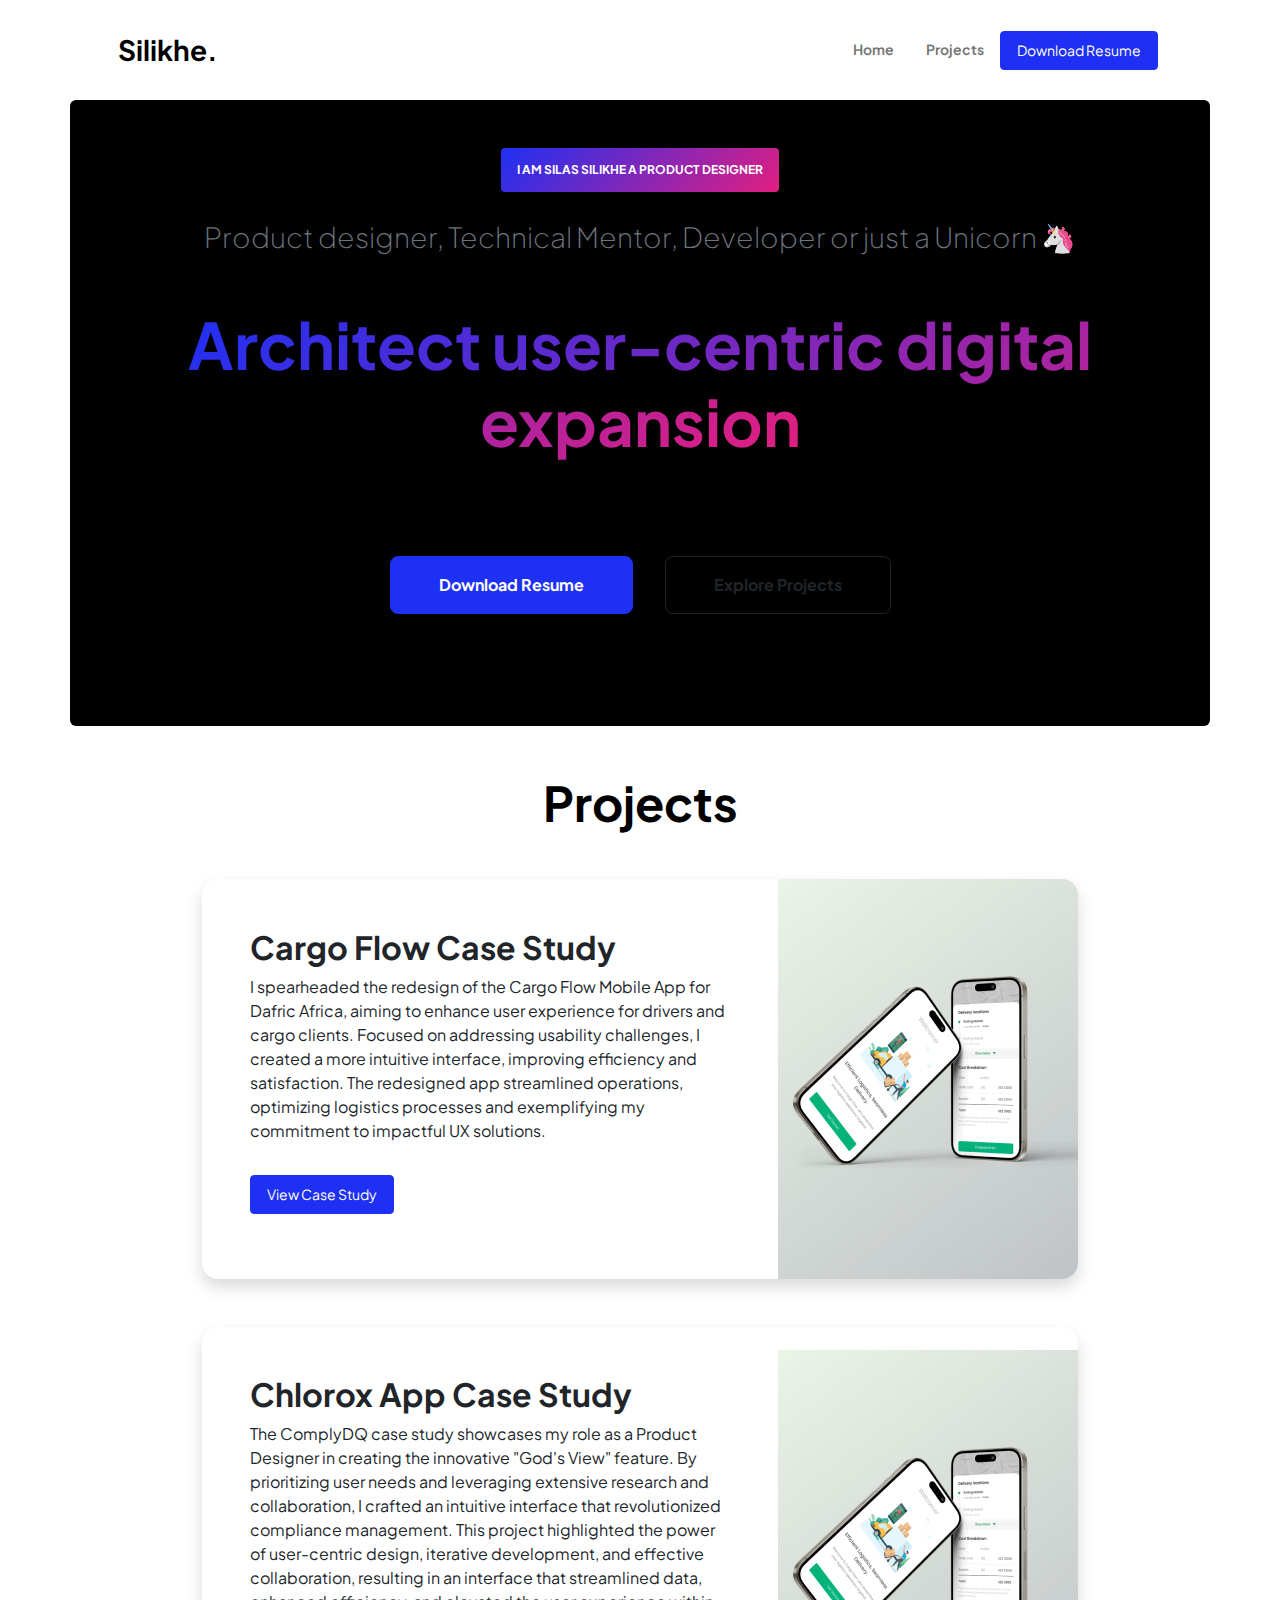
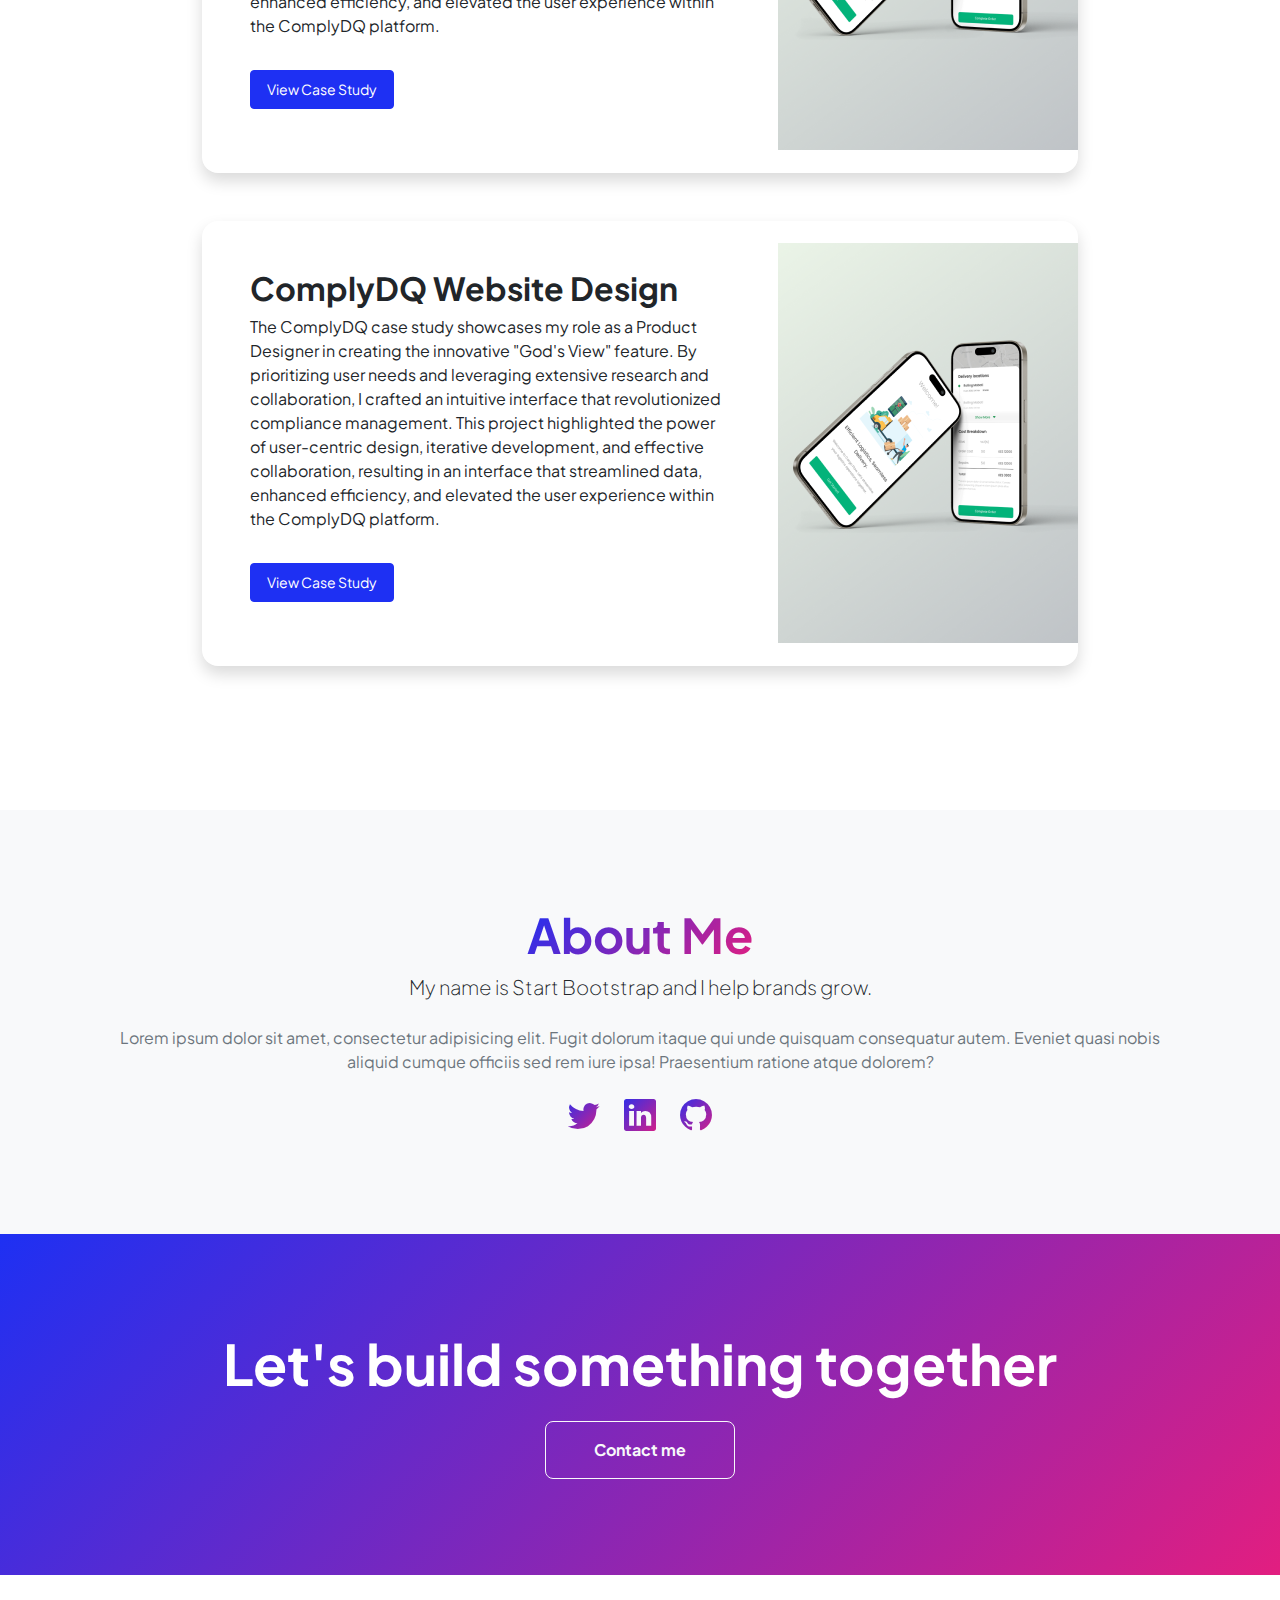
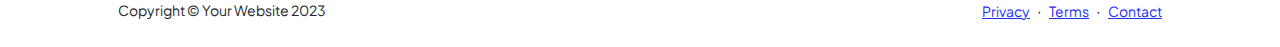
==== index.html @ 0304fe15 "first commit" ====
<!DOCTYPE html>
<html lang="en">
    <head>
        <meta charset="utf-8" />
        <meta name="viewport" content="width=device-width, initial-scale=1, shrink-to-fit=no" />
        <meta name="description" content="" />
        <meta name="author" content="" />
        <title>Silikhe | Portfolio</title>
        <!-- Favicon-->
        <link rel="icon" type="image/x-icon" href="assets/favicon.ico" />
        <!-- Custom Google font-->
        <link rel="preconnect" href="https://fonts.googleapis.com" />
        <link rel="preconnect" href="https://fonts.gstatic.com" crossorigin />
        <link href="https://fonts.googleapis.com/css2?family=Plus+Jakarta+Sans:wght@100;200;300;400;500;600;700;800;900&amp;display=swap" rel="stylesheet" />
        <!-- Bootstrap icons-->
        <link href="https://cdn.jsdelivr.net/npm/bootstrap-icons@1.8.1/font/bootstrap-icons.css" rel="stylesheet" />
        <!-- Core theme CSS (includes Bootstrap)-->
        <link href="css/styles.css" rel="stylesheet" />
    </head>
    <body class="d-flex flex-column h-100">
        <main class="flex-shrink-0">
            <!-- Navigation-->
            <nav class="navbar navbar-expand-lg navbar-light bg-white py-4">
                <div class="container px-5">
                    <a class="navbar-brand" href="index.html"><span class="fw-bolder text-black text-primary" style="font-size: 28px; font-weight: bold;">Silikhe.</span></a>
                    <button class="navbar-toggler" type="button" data-bs-toggle="collapse" data-bs-target="#navbarSupportedContent" aria-controls="navbarSupportedContent" aria-expanded="false" aria-label="Toggle navigation"><span class="navbar-toggler-icon"></span></button>
                    <div class="collapse navbar-collapse" id="navbarSupportedContent">
                        <ul class="navbar-nav ms-auto mb-2 mb-lg-0 small fw-bolder">
                            <li class="nav-item"><a class="nav-link" href="index.html">Home</a></li>
                            <li class="nav-item"><a class="nav-link" href="projects.html">Projects</a></li>
                            <li class="nav-item"><a class="btn btn-primary btn-sm px-3 py-2 me-sm-1" href="./assets/silas.silikhe_resume.pdf" target="_blank">Download Resume</a></li>
                        </ul>
                    </div>
                </div>
            </nav>
            <!-- Header-->
            <header class="py-5 container bg-black rounded-2">
                <div class=" px-5 pb-5">
                    <div class="row gx-5 align-items-center">
                        <div class="col-xxl-12">
                            <!-- Header text content-->
                            <div class="text-center text-xxl-center">
                                <div class="badge rounded-1 p-3 bg-gradient-primary-to-secondary text-white mb-4"><div class="text-uppercase">I am Silas Silikhe a Product Designer</div></div>
                                <div class="fs-3 fw-light text-muted">Product designer, Technical Mentor, Developer or just a Unicorn 🦄</div>
                                <h1 class="display-3 fw-bolder mb-5 py-5"><span class="text-gradient d-inline">Architect user-centric digital expansion                                </span></h1>
                                <div class="d-grid gap-3 d-sm-flex justify-content-center mb-3">
                                    <a class="btn btn-primary btn-lg px-5 py-3 me-sm-3 fs-6 fw-bolder" href="./assets/silas.silikhe_resume.pdf" target="_blank">Download Resume</a>
                                    <a class="btn btn-outline-dark btn-lg px-5 py-3 fs-6 fw-bolder" href="projects.html">Explore Projects</a>
                                </div>
                                
                            </div>
                        </div>
                        
                    </div>
                </div>
            </header>

             <!-- Projects Section-->
             <section class="py-5">
                <div class=" px-5 mb-5">
                    <div class="text-center mb-5">
                        <h1 class="display-5 fw-bolder mb-0"><span class="text-black d-inline">Projects</span></h1>
                    </div>
                    <div class="row gx-5 justify-content-center">
                        <div class="col-lg-11 col-xl-9 col-xxl-8">
                            <!-- Project Card 1-->
                            <div class="card overflow-hidden shadow rounded-4 border-0 mb-5">
                                <div class="card-body p-0">
                                    <div class="d-flex align-items-center">
                                        <div class="p-5">
                                            <h2 class="fw-bolder">Cargo Flow Case Study</h2>
                                            <p>I spearheaded the redesign of the Cargo Flow Mobile App for Dafric Africa, aiming to enhance user experience for drivers and cargo clients. Focused on addressing usability challenges, I created a more intuitive interface, improving efficiency and satisfaction. The redesigned app streamlined operations, optimizing logistics processes and exemplifying my commitment to impactful UX solutions.</p>
                                            <div class="py-3">
                                                <a class="btn btn-primary btn-sm px-3 py-2 me-sm-1" href="./assets/Portfolio - Cargo Flow.pdf" target="_blank">View Case Study</a>
                                            </div>
                                        </div>
                                        <img class="img-fluid" src="./assets/project1.png" alt="..." />
                                    </div>
                                </div>
                            </div>
                            <!-- Project Card 2-->
                            <div class="card overflow-hidden shadow rounded-4 border-0 mb-5">
                                <div class="card-body p-0">
                                    <div class="d-flex align-items-center">
                                        <div class="p-5">
                                            <h2 class="fw-bolder">Chlorox App Case Study</h2>
                                            <p>The ComplyDQ case study showcases my role as a Product Designer in creating the innovative "God's View" feature. By prioritizing user needs and leveraging extensive research and collaboration, I crafted an intuitive interface that revolutionized compliance management. This project highlighted the power of user-centric design, iterative development, and effective collaboration, resulting in an interface that streamlined data, enhanced efficiency, and elevated the user experience within the ComplyDQ platform.</p>
                                            <div class="py-3">
                                                <a class="btn btn-primary btn-sm px-3 py-2 me-sm-1" href="./assets/chlorox-case-study.pdf" target="_blank">View Case Study</a>
                                            </div>
                                        </div>
                                        <img class="img-fluid" src="./assets/project1.png" alt="..." />
                                    </div>
                                </div>
                            </div>
                            <div class="card overflow-hidden shadow rounded-4 border-0 mb-5">
                                <div class="card-body p-0">
                                    <div class="d-flex align-items-center">
                                        <div class="p-5">
                                            <h2 class="fw-bolder">ComplyDQ Website Design</h2>
                                            <p>The ComplyDQ case study showcases my role as a Product Designer in creating the innovative "God's View" feature. By prioritizing user needs and leveraging extensive research and collaboration, I crafted an intuitive interface that revolutionized compliance management. This project highlighted the power of user-centric design, iterative development, and effective collaboration, resulting in an interface that streamlined data, enhanced efficiency, and elevated the user experience within the ComplyDQ platform.</p>
                                            <div class="py-3">
                                                <a class="btn btn-primary btn-sm px-3 py-2 me-sm-1" href="./assets/complydq.pdf" target="_blank">View Case Study</a>
                                            </div>
                                        </div>
                                        <img class="img-fluid" src="./assets/project1.png" alt="..." />
                                    </div>
                                </div>
                            </div>
                        </div>
                    </div>
                </div>
            </section>

            <!-- About Section-->
            <section class="bg-light py-5">
                <div class="container px-5">
                    <div class="row gx-5 justify-content-center">
                        <div class="col-xxl-8">
                            <div class="text-center my-5">
                                <h2 class="display-5 fw-bolder"><span class="text-gradient d-inline">About Me</span></h2>
                                <p class="lead fw-light mb-4">My name is Start Bootstrap and I help brands grow.</p>
                                <p class="text-muted">Lorem ipsum dolor sit amet, consectetur adipisicing elit. Fugit dolorum itaque qui unde quisquam consequatur autem. Eveniet quasi nobis aliquid cumque officiis sed rem iure ipsa! Praesentium ratione atque dolorem?</p>
                                <div class="d-flex justify-content-center fs-2 gap-4">
                                    <a class="text-gradient" href="#!"><i class="bi bi-twitter"></i></a>
                                    <a class="text-gradient" href="#!"><i class="bi bi-linkedin"></i></a>
                                    <a class="text-gradient" href="#!"><i class="bi bi-github"></i></a>
                                </div>
                            </div>
                        </div>
                    </div>
                </div>
            </section>
            <section class="py-5 bg-gradient-primary-to-secondary text-white">
                <div class="container px-5 my-5">
                    <div class="text-center">
                        <h2 class="display-4 fw-bolder mb-4">Let's build something together</h2>
                        <a class="btn btn-outline-light btn-lg px-5 py-3 fs-6 fw-bolder" href="contact.html">Contact me</a>
                    </div>
                </div>
            </section>
        </main>
        <!-- Footer-->
        <footer class="bg-white py-4 mt-auto">
            <div class="container px-5">
                <div class="row align-items-center justify-content-between flex-column flex-sm-row">
                    <div class="col-auto"><div class="small m-0">Copyright &copy; Your Website 2023</div></div>
                    <div class="col-auto">
                        <a class="small" href="#!">Privacy</a>
                        <span class="mx-1">&middot;</span>
                        <a class="small" href="#!">Terms</a>
                        <span class="mx-1">&middot;</span>
                        <a class="small" href="#!">Contact</a>
                    </div>
                </div>
            </div>
        </footer>
        <!-- Bootstrap core JS-->
        <script src="https://cdn.jsdelivr.net/npm/bootstrap@5.2.3/dist/js/bootstrap.bundle.min.js"></script>
        <!-- Core theme JS-->
        <script src="js/scripts.js"></script>
    </body>
</html>
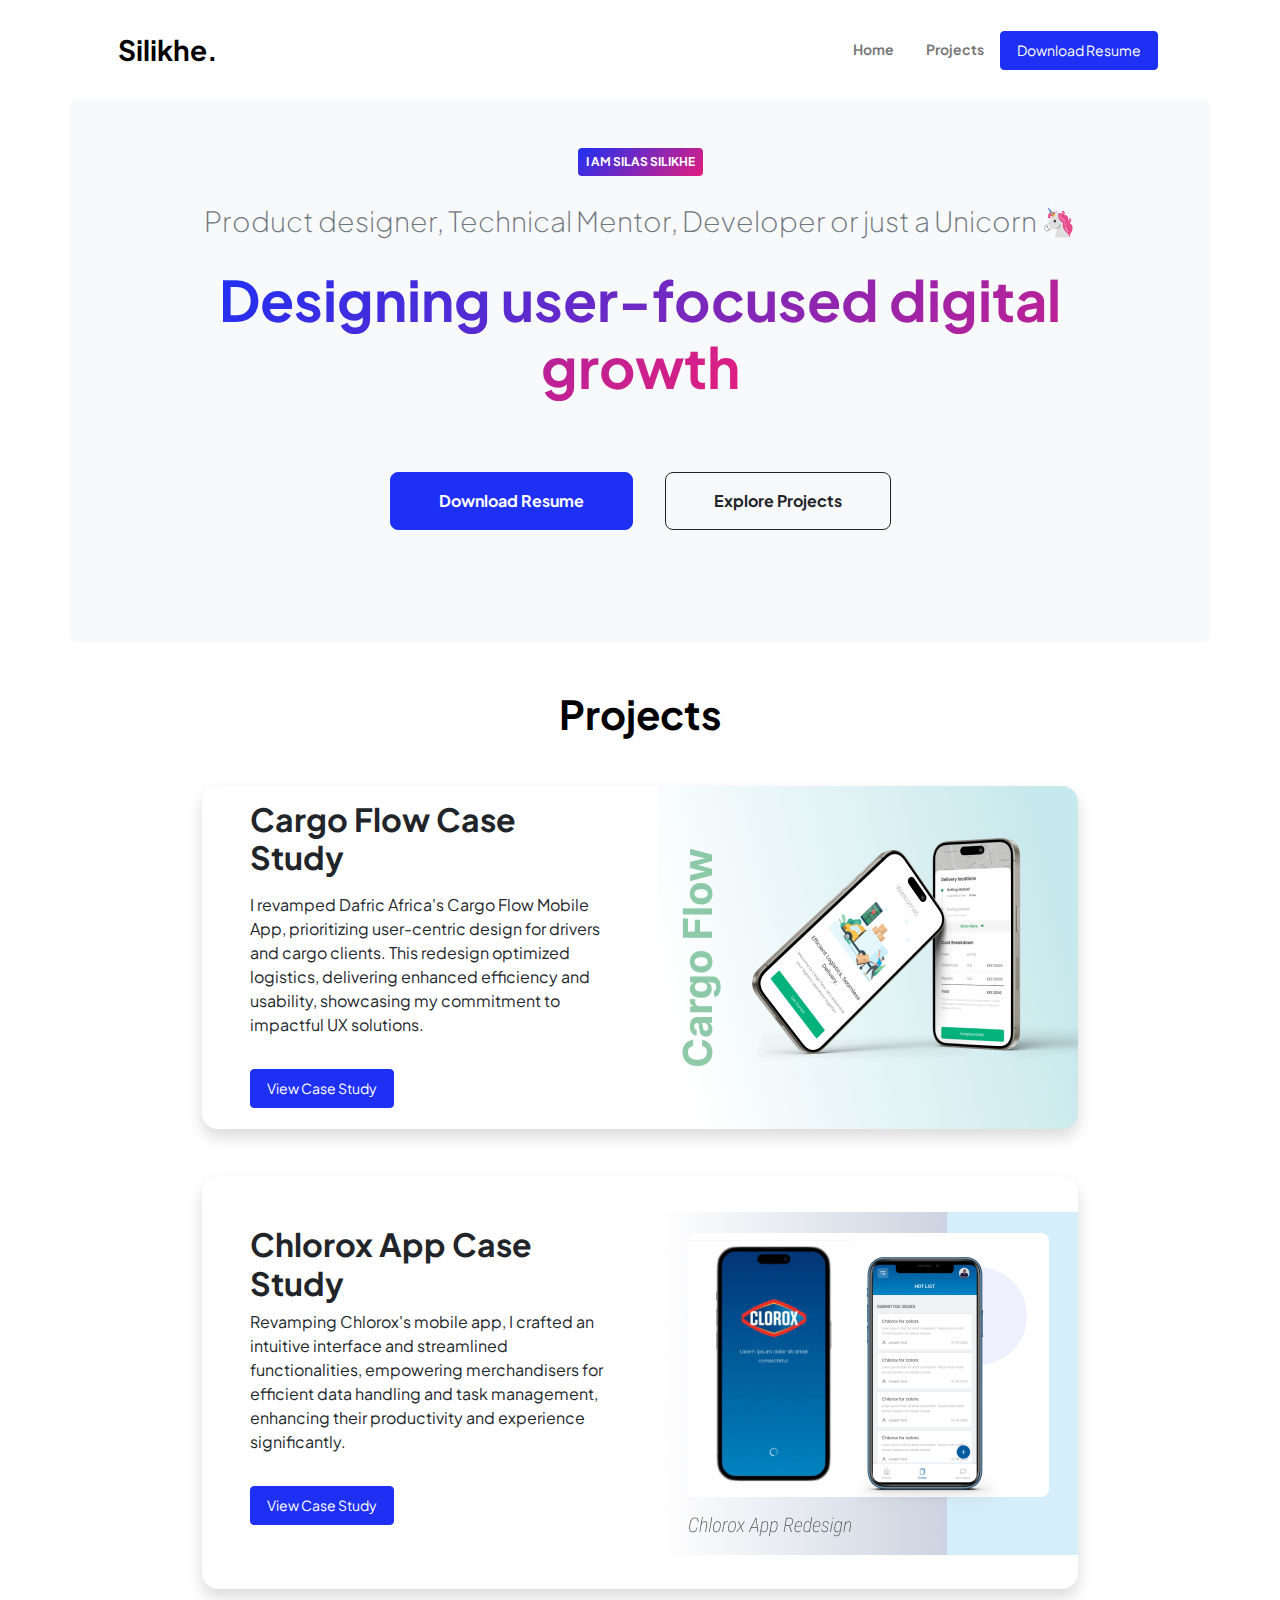
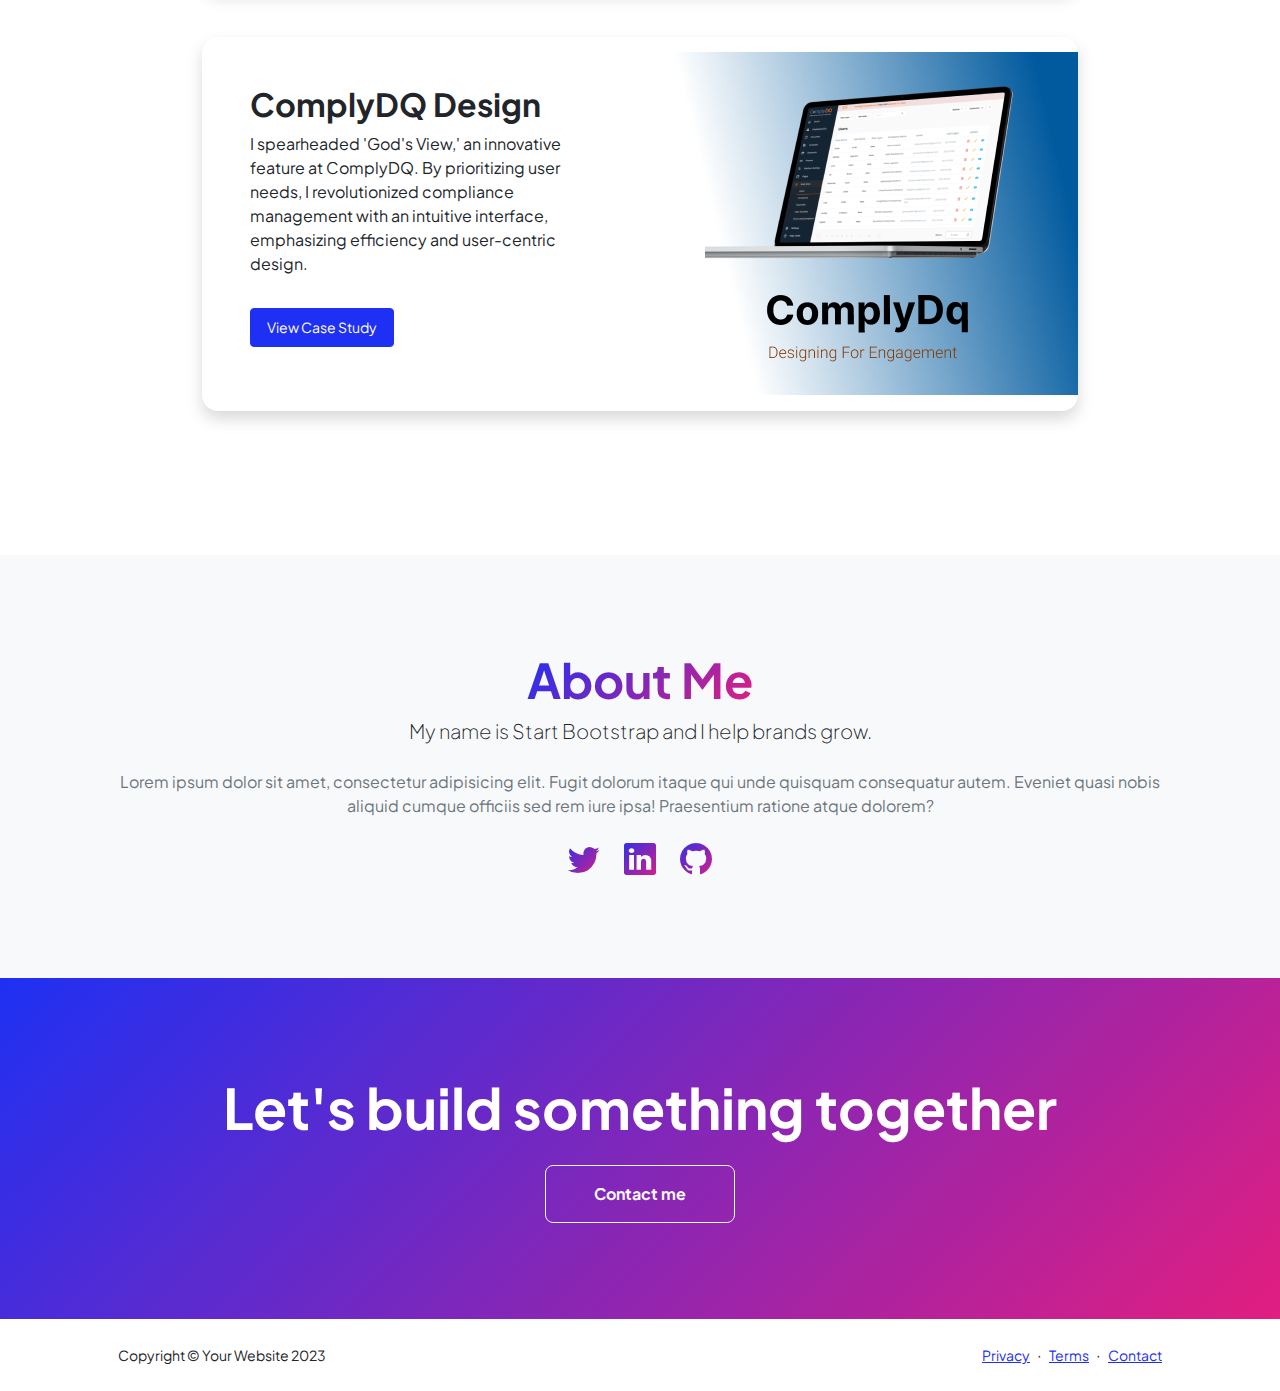
==== commit a859feda: "update" ====
--- a/index.html
+++ b/index.html
@@ -34,15 +34,15 @@
                 </div>
             </nav>
             <!-- Header-->
-            <header class="py-5 container bg-black rounded-2">
+            <header class="py-5 container bg-light rounded-2">
                 <div class=" px-5 pb-5">
                     <div class="row gx-5 align-items-center">
                         <div class="col-xxl-12">
                             <!-- Header text content-->
                             <div class="text-center text-xxl-center">
-                                <div class="badge rounded-1 p-3 bg-gradient-primary-to-secondary text-white mb-4"><div class="text-uppercase">I am Silas Silikhe a Product Designer</div></div>
+                                <div class="badge rounded-1 p-2 bg-gradient-primary-to-secondary text-white mb-4"><div class="text-uppercase">I am Silas Silikhe</div></div>
                                 <div class="fs-3 fw-light text-muted">Product designer, Technical Mentor, Developer or just a Unicorn 🦄</div>
-                                <h1 class="display-3 fw-bolder mb-5 py-5"><span class="text-gradient d-inline">Architect user-centric digital expansion                                </span></h1>
+                                <h1 class="display-4 fw-bolder mb-5 py-4"><span class="text-gradient d-inline">Designing user-focused digital growth                              </span></h1>
                                 <div class="d-grid gap-3 d-sm-flex justify-content-center mb-3">
                                     <a class="btn btn-primary btn-lg px-5 py-3 me-sm-3 fs-6 fw-bolder" href="./assets/silas.silikhe_resume.pdf" target="_blank">Download Resume</a>
                                     <a class="btn btn-outline-dark btn-lg px-5 py-3 fs-6 fw-bolder" href="projects.html">Explore Projects</a>
@@ -59,7 +59,7 @@
              <section class="py-5">
                 <div class=" px-5 mb-5">
                     <div class="text-center mb-5">
-                        <h1 class="display-5 fw-bolder mb-0"><span class="text-black d-inline">Projects</span></h1>
+                        <h1 class="display-6 fw-bolder mb-0"><span class="text-black d-inline">Projects</span></h1>
                     </div>
                     <div class="row gx-5 justify-content-center">
                         <div class="col-lg-11 col-xl-9 col-xxl-8">
@@ -67,14 +67,14 @@
                             <div class="card overflow-hidden shadow rounded-4 border-0 mb-5">
                                 <div class="card-body p-0">
                                     <div class="d-flex align-items-center">
-                                        <div class="p-5">
-                                            <h2 class="fw-bolder">Cargo Flow Case Study</h2>
-                                            <p>I spearheaded the redesign of the Cargo Flow Mobile App for Dafric Africa, aiming to enhance user experience for drivers and cargo clients. Focused on addressing usability challenges, I created a more intuitive interface, improving efficiency and satisfaction. The redesigned app streamlined operations, optimizing logistics processes and exemplifying my commitment to impactful UX solutions.</p>
+                                        <div class="px-5">
+                                            <h2 class="fw-bolder py-2">Cargo Flow Case Study</h2>
+                                            <p>I revamped Dafric Africa's Cargo Flow Mobile App, prioritizing user-centric design for drivers and cargo clients. This redesign optimized logistics, delivering enhanced efficiency and usability, showcasing my commitment to impactful UX solutions.</p>
                                             <div class="py-3">
-                                                <a class="btn btn-primary btn-sm px-3 py-2 me-sm-1" href="./assets/Portfolio - Cargo Flow.pdf" target="_blank">View Case Study</a>
+                                                <a class="btn btn-primary btn-sm px-3 py-2 me-sm-1" href="./assets/Portfolio - Cargo Flow.pdf#toolbar=0&view=FitH" target="_blank">View Case Study</a>
                                             </div>
                                         </div>
-                                        <img class="img-fluid" src="./assets/project1.png" alt="..." />
+                                        <img class="img-fluid" src="./assets/project-1.png" alt="" />
                                     </div>
                                 </div>
                             </div>
@@ -84,12 +84,12 @@
                                     <div class="d-flex align-items-center">
                                         <div class="p-5">
                                             <h2 class="fw-bolder">Chlorox App Case Study</h2>
-                                            <p>The ComplyDQ case study showcases my role as a Product Designer in creating the innovative "God's View" feature. By prioritizing user needs and leveraging extensive research and collaboration, I crafted an intuitive interface that revolutionized compliance management. This project highlighted the power of user-centric design, iterative development, and effective collaboration, resulting in an interface that streamlined data, enhanced efficiency, and elevated the user experience within the ComplyDQ platform.</p>
+                                            <p>Revamping Chlorox's mobile app, I crafted an intuitive interface and streamlined functionalities, empowering merchandisers for efficient data handling and task management, enhancing their productivity and experience significantly.</p>
                                             <div class="py-3">
-                                                <a class="btn btn-primary btn-sm px-3 py-2 me-sm-1" href="./assets/chlorox-case-study.pdf" target="_blank">View Case Study</a>
+                                                <a class="btn btn-primary btn-sm px-3 py-2 me-sm-1" href="./assets/chlorox-case-study.pdf#toolbar=0&view=FitH" target="_blank">View Case Study</a>
                                             </div>
                                         </div>
-                                        <img class="img-fluid" src="./assets/project1.png" alt="..." />
+                                        <img class="img-fluid" src="./assets/project-2.png" alt="..." />
                                     </div>
                                 </div>
                             </div>
@@ -97,13 +97,13 @@
                                 <div class="card-body p-0">
                                     <div class="d-flex align-items-center">
                                         <div class="p-5">
-                                            <h2 class="fw-bolder">ComplyDQ Website Design</h2>
-                                            <p>The ComplyDQ case study showcases my role as a Product Designer in creating the innovative "God's View" feature. By prioritizing user needs and leveraging extensive research and collaboration, I crafted an intuitive interface that revolutionized compliance management. This project highlighted the power of user-centric design, iterative development, and effective collaboration, resulting in an interface that streamlined data, enhanced efficiency, and elevated the user experience within the ComplyDQ platform.</p>
+                                            <h2 class="fw-bolder">ComplyDQ Design</h2>
+                                            <p>I spearheaded 'God's View,' an innovative feature at ComplyDQ. By prioritizing user needs, I revolutionized compliance management with an intuitive interface, emphasizing efficiency and user-centric design.</p>
                                             <div class="py-3">
-                                                <a class="btn btn-primary btn-sm px-3 py-2 me-sm-1" href="./assets/complydq.pdf" target="_blank">View Case Study</a>
+                                                <a class="btn btn-primary btn-sm px-3 py-2 me-sm-1" href="./assets/complydq.pdf#toolbar=0&view=FitH" target="_blank">View Case Study</a>
                                             </div>
                                         </div>
-                                        <img class="img-fluid" src="./assets/project1.png" alt="..." />
+                                        <img class="img-fluid" src="./assets/project-3.png" alt="..." />
                                     </div>
                                 </div>
                             </div>
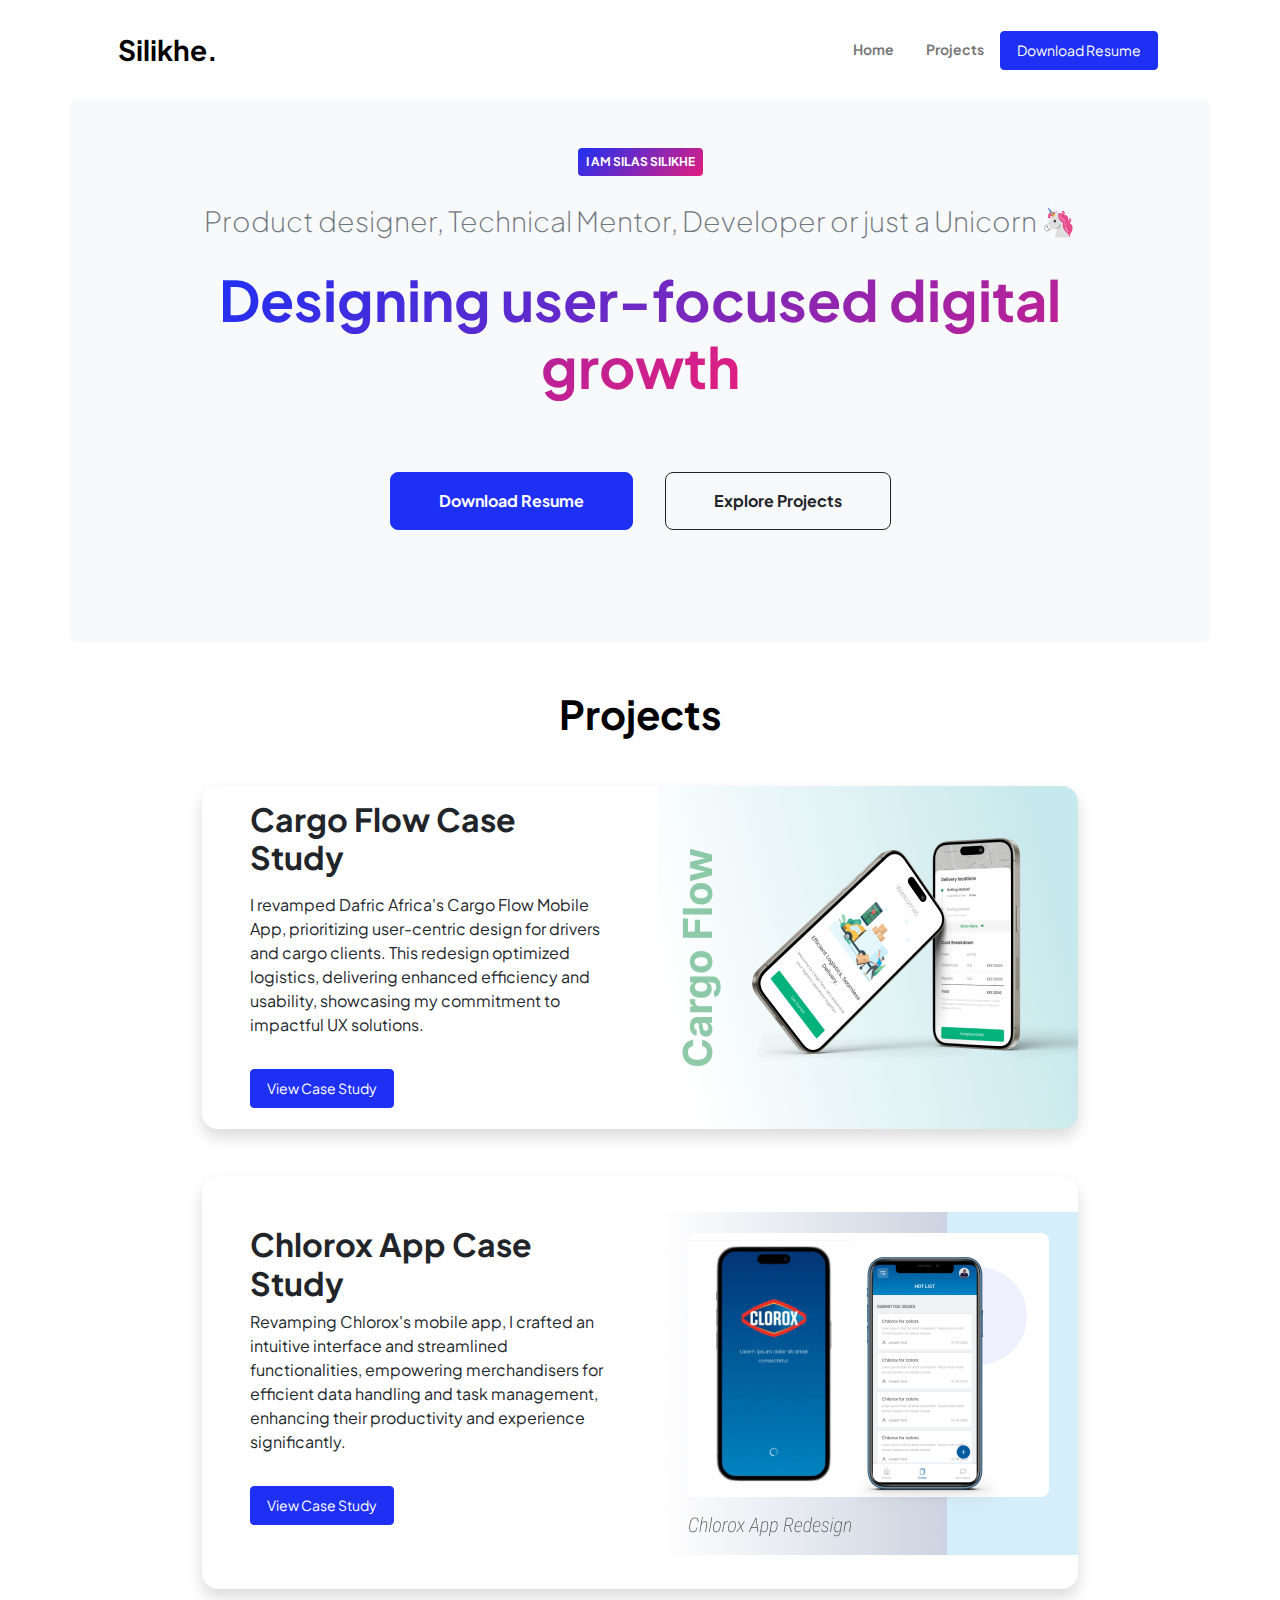
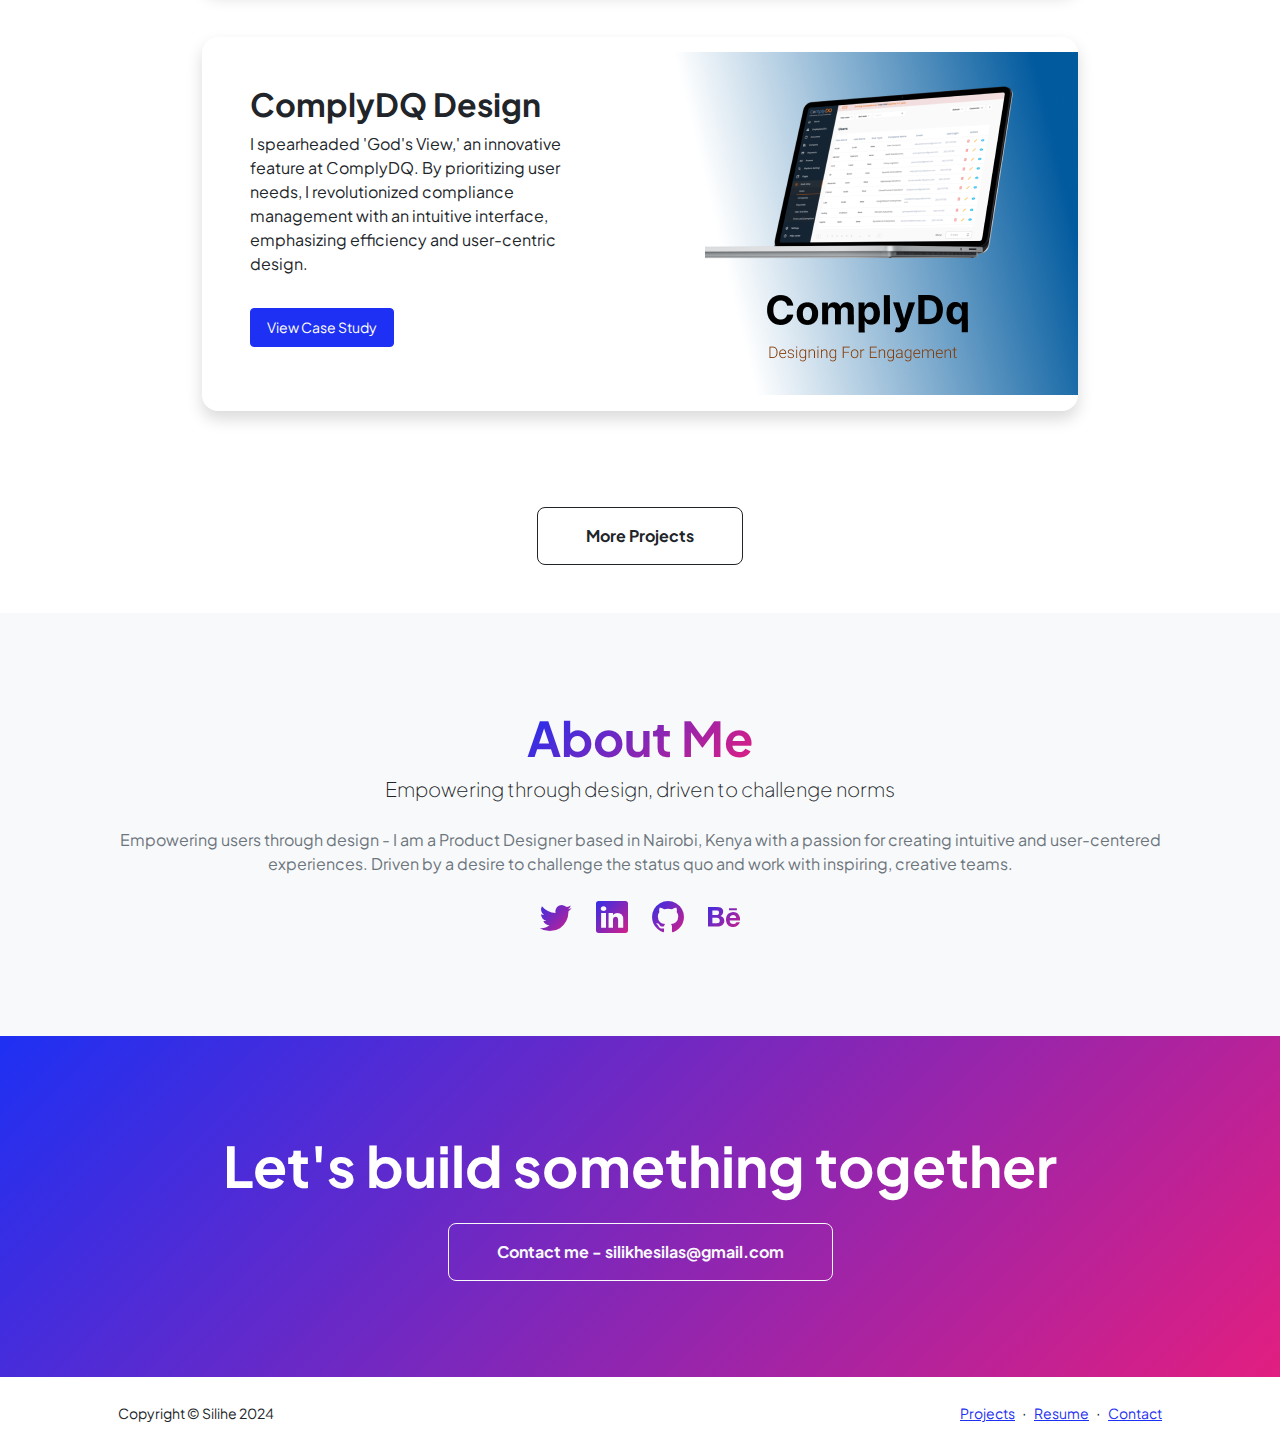
==== commit d9bf5207: "add" ====
--- a/index.html
+++ b/index.html
@@ -110,6 +110,10 @@
                         </div>
                     </div>
                 </div>
+                <div class="text-center">
+                    <a class="btn btn-outline-dark btn-lg px-5 py-3 fs-6 fw-bolder" href="projects.html">More Projects</a>
+                </div>
+
             </section>
 
             <!-- About Section-->
@@ -119,12 +123,13 @@
                         <div class="col-xxl-8">
                             <div class="text-center my-5">
                                 <h2 class="display-5 fw-bolder"><span class="text-gradient d-inline">About Me</span></h2>
-                                <p class="lead fw-light mb-4">My name is Start Bootstrap and I help brands grow.</p>
-                                <p class="text-muted">Lorem ipsum dolor sit amet, consectetur adipisicing elit. Fugit dolorum itaque qui unde quisquam consequatur autem. Eveniet quasi nobis aliquid cumque officiis sed rem iure ipsa! Praesentium ratione atque dolorem?</p>
+                                <p class="lead fw-light mb-4">Empowering through design, driven to challenge norms</p>
+                                <p class="text-muted">Empowering users through design - I am a Product Designer based in Nairobi, Kenya with a passion for creating intuitive and user-centered experiences. Driven by a desire to challenge the status quo and work with inspiring, creative teams.</p>
                                 <div class="d-flex justify-content-center fs-2 gap-4">
                                     <a class="text-gradient" href="#!"><i class="bi bi-twitter"></i></a>
                                     <a class="text-gradient" href="#!"><i class="bi bi-linkedin"></i></a>
                                     <a class="text-gradient" href="#!"><i class="bi bi-github"></i></a>
+                                    <a class="text-gradient" href="#!"><i class="bi bi-behance"></i></a>
                                 </div>
                             </div>
                         </div>
@@ -135,7 +140,7 @@
                 <div class="container px-5 my-5">
                     <div class="text-center">
                         <h2 class="display-4 fw-bolder mb-4">Let's build something together</h2>
-                        <a class="btn btn-outline-light btn-lg px-5 py-3 fs-6 fw-bolder" href="contact.html">Contact me</a>
+                        <a class="btn btn-outline-light btn-lg px-5 py-3 fs-6 fw-bolder" href="contact.html">Contact me - silikhesilas@gmail.com</a>
                     </div>
                 </div>
             </section>
@@ -144,11 +149,11 @@
         <footer class="bg-white py-4 mt-auto">
             <div class="container px-5">
                 <div class="row align-items-center justify-content-between flex-column flex-sm-row">
-                    <div class="col-auto"><div class="small m-0">Copyright &copy; Your Website 2023</div></div>
+                    <div class="col-auto"><div class="small m-0">Copyright &copy; Silihe 2024</div></div>
                     <div class="col-auto">
-                        <a class="small" href="#!">Privacy</a>
+                        <a class="small" href="#!">Projects</a>
                         <span class="mx-1">&middot;</span>
-                        <a class="small" href="#!">Terms</a>
+                        <a class="small" href="#!">Resume</a>
                         <span class="mx-1">&middot;</span>
                         <a class="small" href="#!">Contact</a>
                     </div>
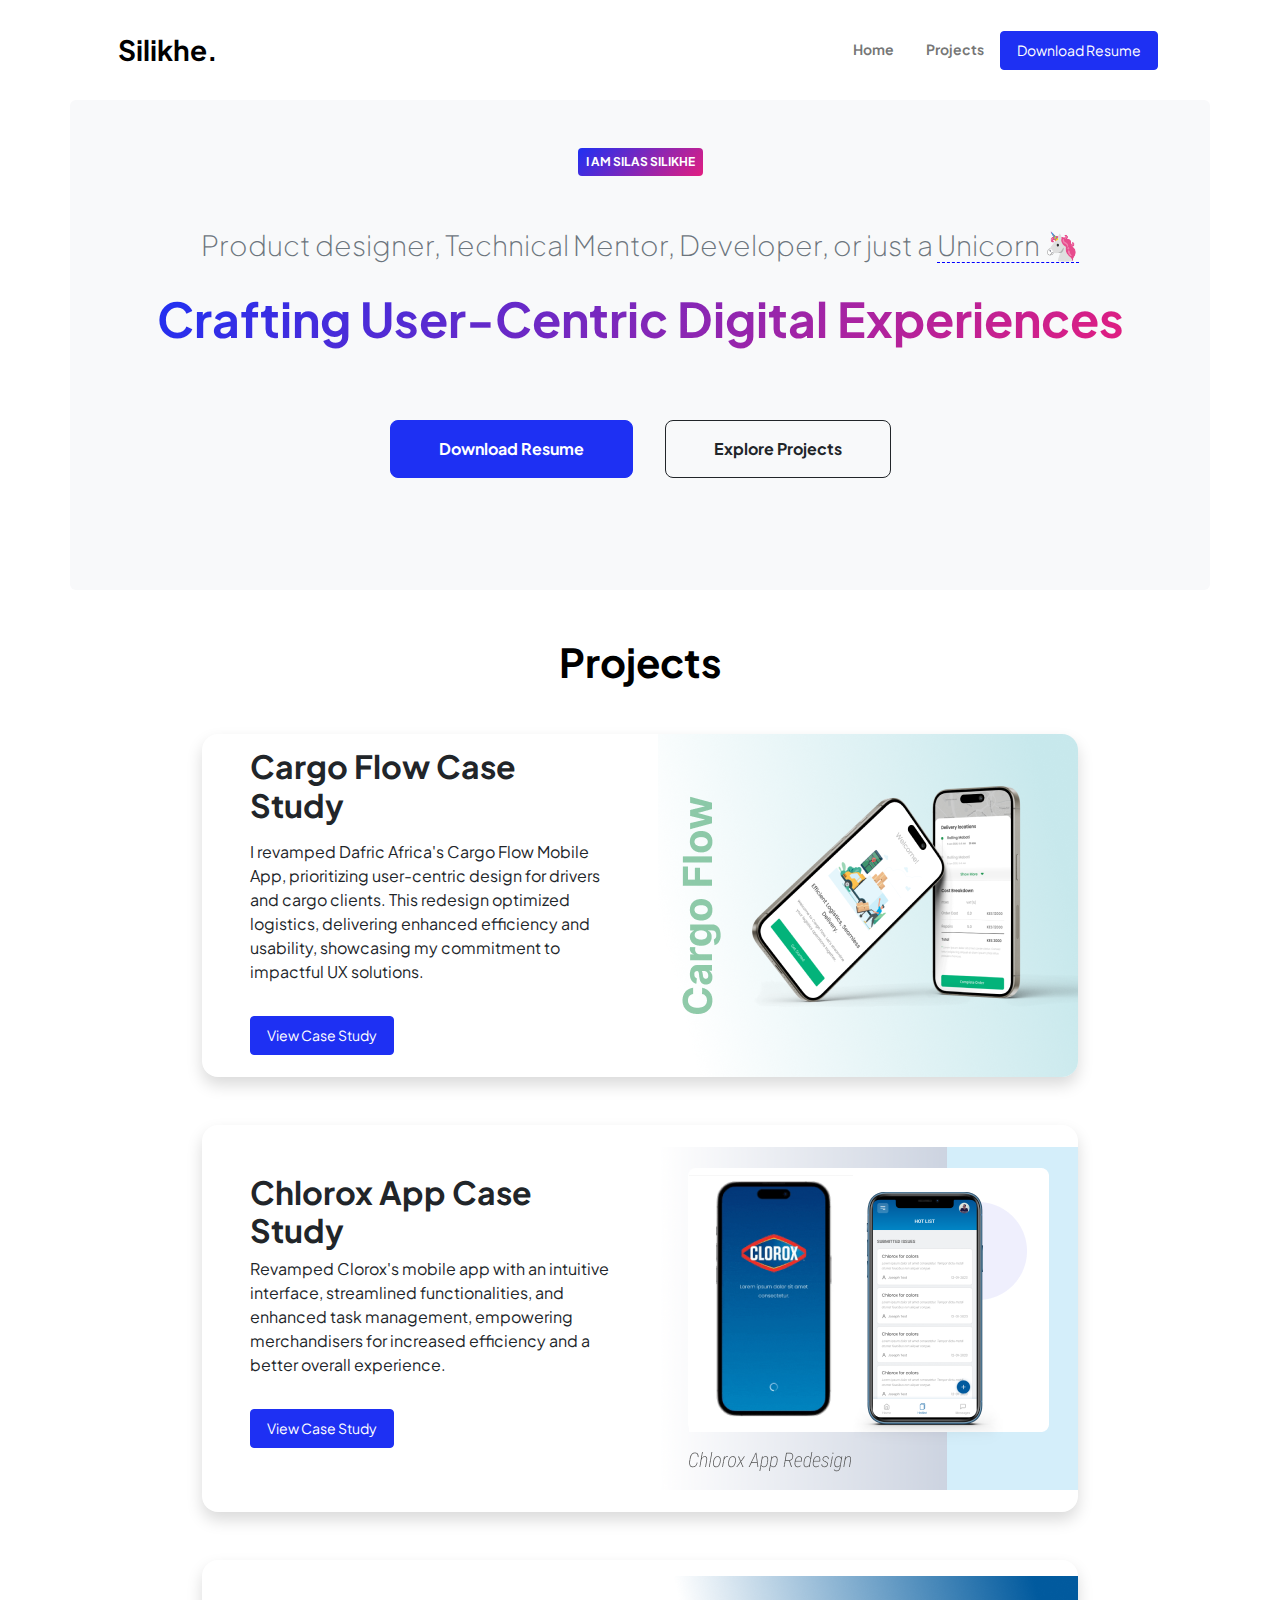
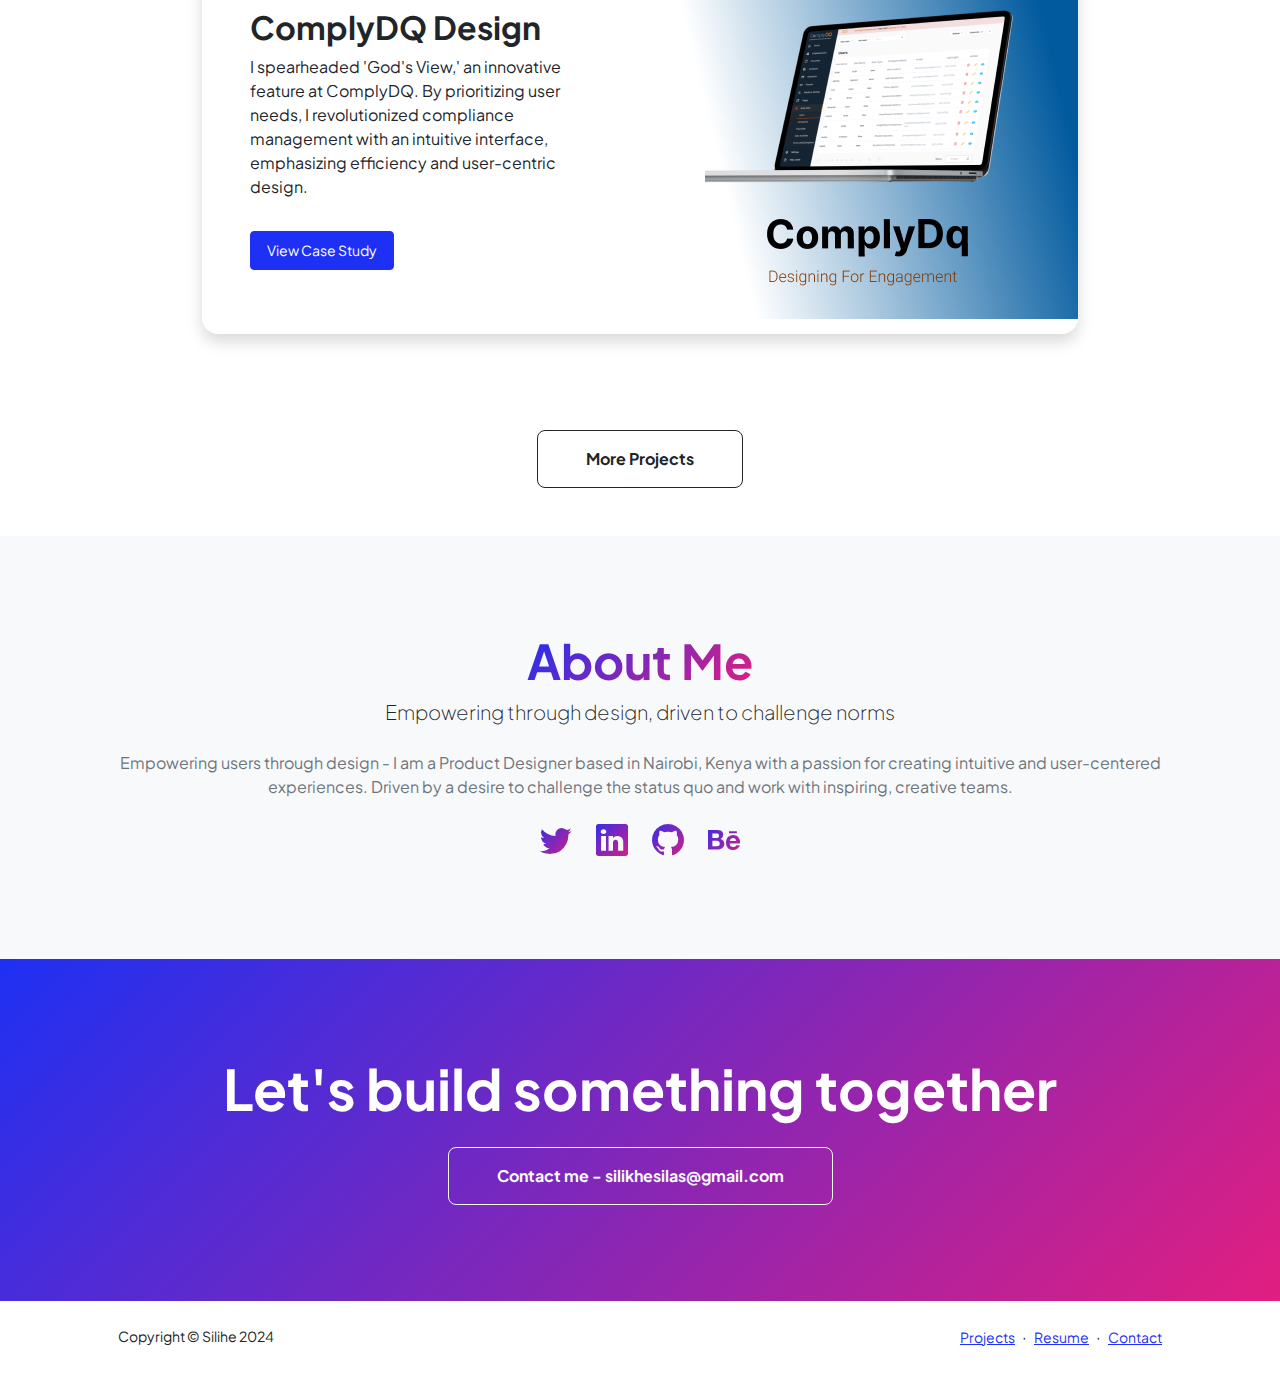
==== commit ca2286fd: "some changes" ====
--- a/index.html
+++ b/index.html
@@ -1,168 +1,304 @@
 <!DOCTYPE html>
 <html lang="en">
-    <head>
-        <meta charset="utf-8" />
-        <meta name="viewport" content="width=device-width, initial-scale=1, shrink-to-fit=no" />
-        <meta name="description" content="" />
-        <meta name="author" content="" />
-        <title>Silikhe | Portfolio</title>
-        <!-- Favicon-->
-        <link rel="icon" type="image/x-icon" href="assets/favicon.ico" />
-        <!-- Custom Google font-->
-        <link rel="preconnect" href="https://fonts.googleapis.com" />
-        <link rel="preconnect" href="https://fonts.gstatic.com" crossorigin />
-        <link href="https://fonts.googleapis.com/css2?family=Plus+Jakarta+Sans:wght@100;200;300;400;500;600;700;800;900&amp;display=swap" rel="stylesheet" />
-        <!-- Bootstrap icons-->
-        <link href="https://cdn.jsdelivr.net/npm/bootstrap-icons@1.8.1/font/bootstrap-icons.css" rel="stylesheet" />
-        <!-- Core theme CSS (includes Bootstrap)-->
-        <link href="css/styles.css" rel="stylesheet" />
-    </head>
-    <body class="d-flex flex-column h-100">
-        <main class="flex-shrink-0">
-            <!-- Navigation-->
-            <nav class="navbar navbar-expand-lg navbar-light bg-white py-4">
-                <div class="container px-5">
-                    <a class="navbar-brand" href="index.html"><span class="fw-bolder text-black text-primary" style="font-size: 28px; font-weight: bold;">Silikhe.</span></a>
-                    <button class="navbar-toggler" type="button" data-bs-toggle="collapse" data-bs-target="#navbarSupportedContent" aria-controls="navbarSupportedContent" aria-expanded="false" aria-label="Toggle navigation"><span class="navbar-toggler-icon"></span></button>
-                    <div class="collapse navbar-collapse" id="navbarSupportedContent">
-                        <ul class="navbar-nav ms-auto mb-2 mb-lg-0 small fw-bolder">
-                            <li class="nav-item"><a class="nav-link" href="index.html">Home</a></li>
-                            <li class="nav-item"><a class="nav-link" href="projects.html">Projects</a></li>
-                            <li class="nav-item"><a class="btn btn-primary btn-sm px-3 py-2 me-sm-1" href="./assets/silas.silikhe_resume.pdf" target="_blank">Download Resume</a></li>
-                        </ul>
+  <head>
+    <meta charset="utf-8" />
+    <meta
+      name="viewport"
+      content="width=device-width, initial-scale=1, shrink-to-fit=no"
+    />
+    <meta name="description" content="" />
+    <meta name="author" content="" />
+    <title>Silikhe | Portfolio</title>
+    <!-- Favicon-->
+    <link rel="icon" type="image/x-icon" href="assets/favicon.ico" />
+    <!-- Custom Google font-->
+    <link rel="preconnect" href="https://fonts.googleapis.com" />
+    <link rel="preconnect" href="https://fonts.gstatic.com" crossorigin />
+    <link
+      href="https://fonts.googleapis.com/css2?family=Plus+Jakarta+Sans:wght@100;200;300;400;500;600;700;800;900&amp;display=swap"
+      rel="stylesheet"
+    />
+    <!-- Bootstrap icons-->
+    <link
+      href="https://cdn.jsdelivr.net/npm/bootstrap-icons@1.8.1/font/bootstrap-icons.css"
+      rel="stylesheet"
+    />
+    <!-- Core theme CSS (includes Bootstrap)-->
+    <link href="css/styles.css" rel="stylesheet" />
+  </head>
+  <body class="d-flex flex-column h-100">
+    <main class="flex-shrink-0">
+      <!-- Navigation-->
+      <nav class="navbar navbar-expand-lg navbar-light bg-white py-4">
+        <div class="container px-5">
+          <a class="navbar-brand" href="index.html"
+            ><span
+              class="fw-bolder text-black text-primary"
+              style="font-size: 28px; font-weight: bold"
+              >Silikhe.</span
+            ></a
+          >
+          <button
+            class="navbar-toggler"
+            type="button"
+            data-bs-toggle="collapse"
+            data-bs-target="#navbarSupportedContent"
+            aria-controls="navbarSupportedContent"
+            aria-expanded="false"
+            aria-label="Toggle navigation"
+          >
+            <span class="navbar-toggler-icon"></span>
+          </button>
+          <div class="collapse navbar-collapse" id="navbarSupportedContent">
+            <ul class="navbar-nav ms-auto mb-2 mb-lg-0 small fw-bolder">
+              <li class="nav-item">
+                <a class="nav-link" href="index.html">Home</a>
+              </li>
+              <li class="nav-item">
+                <a class="nav-link" href="projects.html">Projects</a>
+              </li>
+              <li class="nav-item">
+                <a
+                  class="btn btn-primary btn-sm px-3 py-2 me-sm-1"
+                  href="./assets/silas.silikhe_resume.pdf"
+                  target="_blank"
+                  >Download Resume</a
+                >
+              </li>
+            </ul>
+          </div>
+        </div>
+      </nav>
+      <!-- Header-->
+      <header class="py-5 container bg-light rounded-2">
+        <div class="px-5 pb-5">
+          <div class="row gx-5 align-items-center">
+            <div class="col-xxl-12">
+              <!-- Header text content-->
+              <div class="text-center text-xxl-center">
+                <div
+                  class="badge rounded-1 p-2 bg-gradient-primary-to-secondary text-white mb-5"
+                >
+                  <div class="text-uppercase">I am Silas Silikhe</div>
+                </div>
+                <div class="fs-3 fw-light text-muted">
+                  Product designer, Technical Mentor, Developer, or just a
+                  <span
+                    class="styled-tooltip"
+                    data-bs-toggle="tooltip"
+                    data-bs-placement="top"
+                    title="A designer with a rare combination of diverse skills, excelling in multiple aspects of user experience design."
+                  >
+                    Unicorn 🦄
+                  </span>
+                </div>
+                <h1 class="display-5 fw-bolder mb-5 py-4">
+                  <span class="text-gradient d-inline">
+                    Crafting User-Centric Digital Experiences
+                  </span>
+                </h1>
+                <div class="d-grid gap-3 d-sm-flex justify-content-center mb-3">
+                  <a
+                    class="btn btn-primary btn-lg px-5 py-3 me-sm-3 fs-6 fw-bolder"
+                    href="./assets/silas.silikhe_resume.pdf"
+                    target="_blank"
+                    >Download Resume</a
+                  >
+                  <a
+                    class="btn btn-outline-dark btn-lg px-5 py-3 fs-6 fw-bolder"
+                    href="#projects"
+                    >Explore Projects</a
+                  >
+                </div>
+              </div>
+            </div>
+          </div>
+        </div>
+      </header>
+
+      <!-- Projects Section-->
+      <section class="py-5" id="projects">
+        <div class="px-5 mb-5">
+          <div class="text-center mb-5">
+            <h1 class="display-6 fw-bolder mb-0">
+              <span class="text-black d-inline">Projects</span>
+            </h1>
+          </div>
+          <div class="row gx-5 justify-content-center">
+            <div class="col-lg-11 col-xl-9 col-xxl-8">
+              <!-- Project Card 1-->
+              <div class="card overflow-hidden shadow rounded-4 border-0 mb-5">
+                <div class="card-body p-0">
+                  <div class="d-flex align-items-center">
+                    <div class="px-5">
+                      <h2 class="fw-bolder py-2">Cargo Flow Case Study</h2>
+                      <p>
+                        I revamped Dafric Africa's Cargo Flow Mobile App,
+                        prioritizing user-centric design for drivers and cargo
+                        clients. This redesign optimized logistics, delivering
+                        enhanced efficiency and usability, showcasing my
+                        commitment to impactful UX solutions.
+                      </p>
+                      <div class="py-3">
+                        <a
+                          class="btn btn-primary btn-sm px-3 py-2 me-sm-1"
+                          href="./assets/Portfolio - Cargo Flow.pdf#toolbar=0&view=FitH"
+                          target="_blank"
+                          >View Case Study</a
+                        >
+                      </div>
                     </div>
-                </div>
-            </nav>
-            <!-- Header-->
-            <header class="py-5 container bg-light rounded-2">
-                <div class=" px-5 pb-5">
-                    <div class="row gx-5 align-items-center">
-                        <div class="col-xxl-12">
-                            <!-- Header text content-->
-                            <div class="text-center text-xxl-center">
-                                <div class="badge rounded-1 p-2 bg-gradient-primary-to-secondary text-white mb-4"><div class="text-uppercase">I am Silas Silikhe</div></div>
-                                <div class="fs-3 fw-light text-muted">Product designer, Technical Mentor, Developer or just a Unicorn 🦄</div>
-                                <h1 class="display-4 fw-bolder mb-5 py-4"><span class="text-gradient d-inline">Designing user-focused digital growth                              </span></h1>
-                                <div class="d-grid gap-3 d-sm-flex justify-content-center mb-3">
-                                    <a class="btn btn-primary btn-lg px-5 py-3 me-sm-3 fs-6 fw-bolder" href="./assets/silas.silikhe_resume.pdf" target="_blank">Download Resume</a>
-                                    <a class="btn btn-outline-dark btn-lg px-5 py-3 fs-6 fw-bolder" href="projects.html">Explore Projects</a>
-                                </div>
-                                
-                            </div>
-                        </div>
-                        
+                    <img
+                      class="img-fluid"
+                      src="./assets/project-1.png"
+                      alt=""
+                    />
+                  </div>
+                </div>
+              </div>
+              <!-- Project Card 2-->
+              <div class="card overflow-hidden shadow rounded-4 border-0 mb-5">
+                <div class="card-body p-0">
+                  <div class="d-flex align-items-center">
+                    <div class="p-5">
+                      <h2 class="fw-bolder">Chlorox App Case Study</h2>
+                      <p>
+                        Revamped Clorox's mobile app with an intuitive
+                        interface, streamlined functionalities, and enhanced
+                        task management, empowering merchandisers for increased
+                        efficiency and a better overall experience.
+                      </p>
+                      <div class="py-3">
+                        <a
+                          class="btn btn-primary btn-sm px-3 py-2 me-sm-1"
+                          href="./assets/chlorox-case-study.pdf#toolbar=0&view=FitH"
+                          target="_blank"
+                          >View Case Study</a
+                        >
+                      </div>
                     </div>
-                </div>
-            </header>
+                    <img
+                      class="img-fluid"
+                      src="./assets/project-2.png"
+                      alt="..."
+                    />
+                  </div>
+                </div>
+              </div>
+              <div class="card overflow-hidden shadow rounded-4 border-0 mb-5">
+                <div class="card-body p-0">
+                  <div class="d-flex align-items-center">
+                    <div class="p-5">
+                      <h2 class="fw-bolder">ComplyDQ Design</h2>
+                      <p>
+                        I spearheaded 'God's View,' an innovative feature at
+                        ComplyDQ. By prioritizing user needs, I revolutionized
+                        compliance management with an intuitive interface,
+                        emphasizing efficiency and user-centric design.
+                      </p>
+                      <div class="py-3">
+                        <a
+                          class="btn btn-primary btn-sm px-3 py-2 me-sm-1"
+                          href="./assets/complydq.pdf#toolbar=0&view=FitH"
+                          target="_blank"
+                          >View Case Study</a
+                        >
+                      </div>
+                    </div>
+                    <img
+                      class="img-fluid"
+                      src="./assets/project-3.png"
+                      alt="..."
+                    />
+                  </div>
+                </div>
+              </div>
+            </div>
+          </div>
+        </div>
+        <div class="text-center">
+          <a
+            class="btn btn-outline-dark btn-lg px-5 py-3 fs-6 fw-bolder"
+            href="projects.html"
+            >More Projects</a
+          >
+        </div>
+      </section>
 
-             <!-- Projects Section-->
-             <section class="py-5">
-                <div class=" px-5 mb-5">
-                    <div class="text-center mb-5">
-                        <h1 class="display-6 fw-bolder mb-0"><span class="text-black d-inline">Projects</span></h1>
-                    </div>
-                    <div class="row gx-5 justify-content-center">
-                        <div class="col-lg-11 col-xl-9 col-xxl-8">
-                            <!-- Project Card 1-->
-                            <div class="card overflow-hidden shadow rounded-4 border-0 mb-5">
-                                <div class="card-body p-0">
-                                    <div class="d-flex align-items-center">
-                                        <div class="px-5">
-                                            <h2 class="fw-bolder py-2">Cargo Flow Case Study</h2>
-                                            <p>I revamped Dafric Africa's Cargo Flow Mobile App, prioritizing user-centric design for drivers and cargo clients. This redesign optimized logistics, delivering enhanced efficiency and usability, showcasing my commitment to impactful UX solutions.</p>
-                                            <div class="py-3">
-                                                <a class="btn btn-primary btn-sm px-3 py-2 me-sm-1" href="./assets/Portfolio - Cargo Flow.pdf#toolbar=0&view=FitH" target="_blank">View Case Study</a>
-                                            </div>
-                                        </div>
-                                        <img class="img-fluid" src="./assets/project-1.png" alt="" />
-                                    </div>
-                                </div>
-                            </div>
-                            <!-- Project Card 2-->
-                            <div class="card overflow-hidden shadow rounded-4 border-0 mb-5">
-                                <div class="card-body p-0">
-                                    <div class="d-flex align-items-center">
-                                        <div class="p-5">
-                                            <h2 class="fw-bolder">Chlorox App Case Study</h2>
-                                            <p>Revamping Chlorox's mobile app, I crafted an intuitive interface and streamlined functionalities, empowering merchandisers for efficient data handling and task management, enhancing their productivity and experience significantly.</p>
-                                            <div class="py-3">
-                                                <a class="btn btn-primary btn-sm px-3 py-2 me-sm-1" href="./assets/chlorox-case-study.pdf#toolbar=0&view=FitH" target="_blank">View Case Study</a>
-                                            </div>
-                                        </div>
-                                        <img class="img-fluid" src="./assets/project-2.png" alt="..." />
-                                    </div>
-                                </div>
-                            </div>
-                            <div class="card overflow-hidden shadow rounded-4 border-0 mb-5">
-                                <div class="card-body p-0">
-                                    <div class="d-flex align-items-center">
-                                        <div class="p-5">
-                                            <h2 class="fw-bolder">ComplyDQ Design</h2>
-                                            <p>I spearheaded 'God's View,' an innovative feature at ComplyDQ. By prioritizing user needs, I revolutionized compliance management with an intuitive interface, emphasizing efficiency and user-centric design.</p>
-                                            <div class="py-3">
-                                                <a class="btn btn-primary btn-sm px-3 py-2 me-sm-1" href="./assets/complydq.pdf#toolbar=0&view=FitH" target="_blank">View Case Study</a>
-                                            </div>
-                                        </div>
-                                        <img class="img-fluid" src="./assets/project-3.png" alt="..." />
-                                    </div>
-                                </div>
-                            </div>
-                        </div>
-                    </div>
-                </div>
-                <div class="text-center">
-                    <a class="btn btn-outline-dark btn-lg px-5 py-3 fs-6 fw-bolder" href="projects.html">More Projects</a>
-                </div>
-
-            </section>
-
-            <!-- About Section-->
-            <section class="bg-light py-5">
-                <div class="container px-5">
-                    <div class="row gx-5 justify-content-center">
-                        <div class="col-xxl-8">
-                            <div class="text-center my-5">
-                                <h2 class="display-5 fw-bolder"><span class="text-gradient d-inline">About Me</span></h2>
-                                <p class="lead fw-light mb-4">Empowering through design, driven to challenge norms</p>
-                                <p class="text-muted">Empowering users through design - I am a Product Designer based in Nairobi, Kenya with a passion for creating intuitive and user-centered experiences. Driven by a desire to challenge the status quo and work with inspiring, creative teams.</p>
-                                <div class="d-flex justify-content-center fs-2 gap-4">
-                                    <a class="text-gradient" href="#!"><i class="bi bi-twitter"></i></a>
-                                    <a class="text-gradient" href="#!"><i class="bi bi-linkedin"></i></a>
-                                    <a class="text-gradient" href="#!"><i class="bi bi-github"></i></a>
-                                    <a class="text-gradient" href="#!"><i class="bi bi-behance"></i></a>
-                                </div>
-                            </div>
-                        </div>
-                    </div>
-                </div>
-            </section>
-            <section class="py-5 bg-gradient-primary-to-secondary text-white">
-                <div class="container px-5 my-5">
-                    <div class="text-center">
-                        <h2 class="display-4 fw-bolder mb-4">Let's build something together</h2>
-                        <a class="btn btn-outline-light btn-lg px-5 py-3 fs-6 fw-bolder" href="contact.html">Contact me - silikhesilas@gmail.com</a>
-                    </div>
-                </div>
-            </section>
-        </main>
-        <!-- Footer-->
-        <footer class="bg-white py-4 mt-auto">
-            <div class="container px-5">
-                <div class="row align-items-center justify-content-between flex-column flex-sm-row">
-                    <div class="col-auto"><div class="small m-0">Copyright &copy; Silihe 2024</div></div>
-                    <div class="col-auto">
-                        <a class="small" href="#!">Projects</a>
-                        <span class="mx-1">&middot;</span>
-                        <a class="small" href="#!">Resume</a>
-                        <span class="mx-1">&middot;</span>
-                        <a class="small" href="#!">Contact</a>
-                    </div>
-                </div>
+      <!-- About Section-->
+      <section class="bg-light py-5">
+        <div class="container px-5">
+          <div class="row gx-5 justify-content-center">
+            <div class="col-xxl-8">
+              <div class="text-center my-5">
+                <h2 class="display-5 fw-bolder">
+                  <span class="text-gradient d-inline">About Me</span>
+                </h2>
+                <p class="lead fw-light mb-4">
+                  Empowering through design, driven to challenge norms
+                </p>
+                <p class="text-muted">
+                  Empowering users through design - I am a Product Designer
+                  based in Nairobi, Kenya with a passion for creating intuitive
+                  and user-centered experiences. Driven by a desire to challenge
+                  the status quo and work with inspiring, creative teams.
+                </p>
+                <div class="d-flex justify-content-center fs-2 gap-4">
+                  <a class="text-gradient" href="#!"
+                    ><i class="bi bi-twitter"></i
+                  ></a>
+                  <a class="text-gradient" href="#!"
+                    ><i class="bi bi-linkedin"></i
+                  ></a>
+                  <a class="text-gradient" href="#!"
+                    ><i class="bi bi-github"></i
+                  ></a>
+                  <a class="text-gradient" href="#!"
+                    ><i class="bi bi-behance"></i
+                  ></a>
+                </div>
+              </div>
             </div>
-        </footer>
-        <!-- Bootstrap core JS-->
-        <script src="https://cdn.jsdelivr.net/npm/bootstrap@5.2.3/dist/js/bootstrap.bundle.min.js"></script>
-        <!-- Core theme JS-->
-        <script src="js/scripts.js"></script>
-    </body>
+          </div>
+        </div>
+      </section>
+      <section class="py-5 bg-gradient-primary-to-secondary text-white">
+        <div class="container px-5 my-5">
+          <div class="text-center">
+            <h2 class="display-4 fw-bolder mb-4">
+              Let's build something together
+            </h2>
+            <a
+              class="btn btn-outline-light btn-lg px-5 py-3 fs-6 fw-bolder"
+              href="contact.html"
+              >Contact me - silikhesilas@gmail.com</a
+            >
+          </div>
+        </div>
+      </section>
+    </main>
+    <!-- Footer-->
+    <footer class="bg-white py-4 mt-auto">
+      <div class="container px-5">
+        <div
+          class="row align-items-center justify-content-between flex-column flex-sm-row"
+        >
+          <div class="col-auto">
+            <div class="small m-0">Copyright &copy; Silihe 2024</div>
+          </div>
+          <div class="col-auto">
+            <a class="small" href="#!">Projects</a>
+            <span class="mx-1">&middot;</span>
+            <a class="small" href="#!">Resume</a>
+            <span class="mx-1">&middot;</span>
+            <a class="small" href="#!">Contact</a>
+          </div>
+        </div>
+      </div>
+    </footer>
+    <!-- Bootstrap core JS-->
+    <script src="https://cdn.jsdelivr.net/npm/bootstrap@5.2.3/dist/js/bootstrap.bundle.min.js"></script>
+    <!-- Core theme JS-->
+    <script src="js/scripts.js"></script>
+  </body>
 </html>
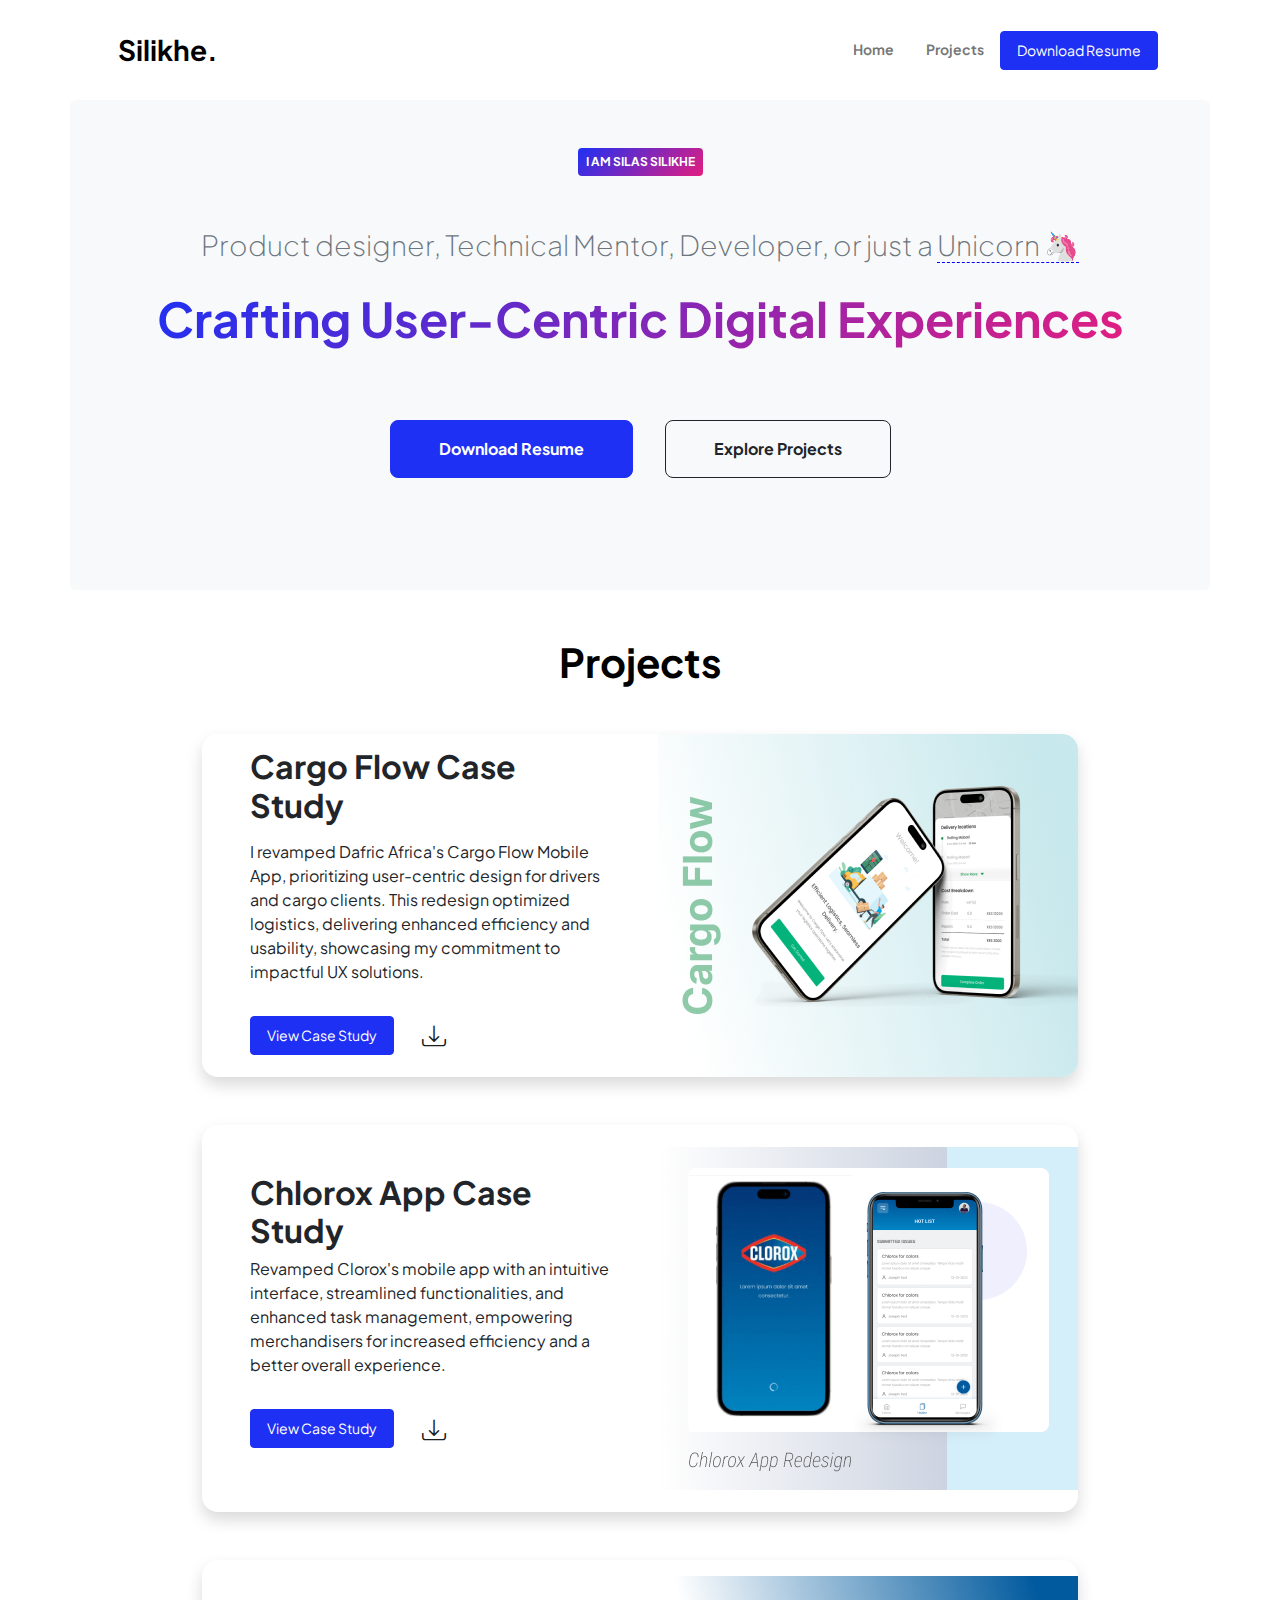
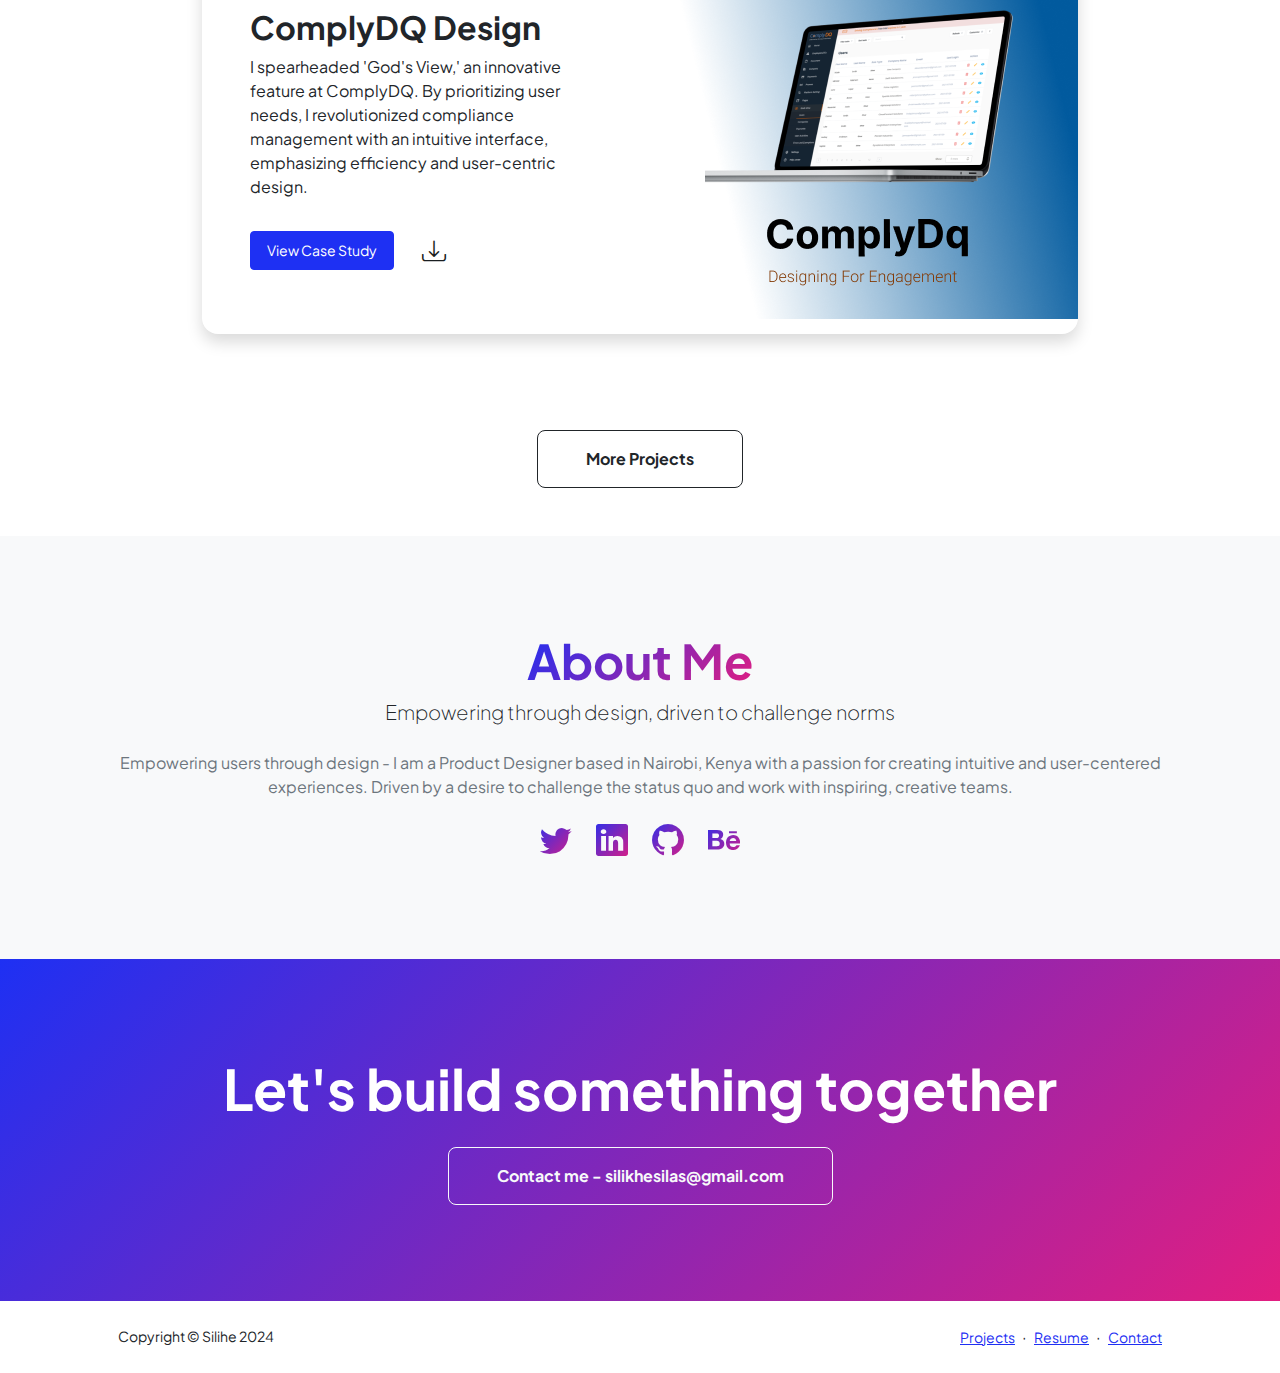
==== commit 397fc850: "some changes" ====
--- a/index.html
+++ b/index.html
@@ -1,11 +1,9 @@
 <!DOCTYPE html>
 <html lang="en">
-  <head>
+
+<head>
     <meta charset="utf-8" />
-    <meta
-      name="viewport"
-      content="width=device-width, initial-scale=1, shrink-to-fit=no"
-    />
+    <meta name="viewport" content="width=device-width, initial-scale=1, shrink-to-fit=no" />
     <meta name="description" content="" />
     <meta name="author" content="" />
     <title>Silikhe | Portfolio</title>
@@ -15,290 +13,237 @@
     <link rel="preconnect" href="https://fonts.googleapis.com" />
     <link rel="preconnect" href="https://fonts.gstatic.com" crossorigin />
     <link
-      href="https://fonts.googleapis.com/css2?family=Plus+Jakarta+Sans:wght@100;200;300;400;500;600;700;800;900&amp;display=swap"
-      rel="stylesheet"
-    />
+        href="https://fonts.googleapis.com/css2?family=Plus+Jakarta+Sans:wght@100;200;300;400;500;600;700;800;900&amp;display=swap"
+        rel="stylesheet" />
     <!-- Bootstrap icons-->
-    <link
-      href="https://cdn.jsdelivr.net/npm/bootstrap-icons@1.8.1/font/bootstrap-icons.css"
-      rel="stylesheet"
-    />
+    <link href="https://cdn.jsdelivr.net/npm/bootstrap-icons@1.8.1/font/bootstrap-icons.css" rel="stylesheet" />
     <!-- Core theme CSS (includes Bootstrap)-->
     <link href="css/styles.css" rel="stylesheet" />
-  </head>
-  <body class="d-flex flex-column h-100">
+</head>
+
+<body class="d-flex flex-column h-100">
     <main class="flex-shrink-0">
-      <!-- Navigation-->
-      <nav class="navbar navbar-expand-lg navbar-light bg-white py-4">
-        <div class="container px-5">
-          <a class="navbar-brand" href="index.html"
-            ><span
-              class="fw-bolder text-black text-primary"
-              style="font-size: 28px; font-weight: bold"
-              >Silikhe.</span
-            ></a
-          >
-          <button
-            class="navbar-toggler"
-            type="button"
-            data-bs-toggle="collapse"
-            data-bs-target="#navbarSupportedContent"
-            aria-controls="navbarSupportedContent"
-            aria-expanded="false"
-            aria-label="Toggle navigation"
-          >
-            <span class="navbar-toggler-icon"></span>
-          </button>
-          <div class="collapse navbar-collapse" id="navbarSupportedContent">
-            <ul class="navbar-nav ms-auto mb-2 mb-lg-0 small fw-bolder">
-              <li class="nav-item">
-                <a class="nav-link" href="index.html">Home</a>
-              </li>
-              <li class="nav-item">
-                <a class="nav-link" href="projects.html">Projects</a>
-              </li>
-              <li class="nav-item">
-                <a
-                  class="btn btn-primary btn-sm px-3 py-2 me-sm-1"
-                  href="./assets/silas.silikhe_resume.pdf"
-                  target="_blank"
-                  >Download Resume</a
-                >
-              </li>
-            </ul>
-          </div>
-        </div>
-      </nav>
-      <!-- Header-->
-      <header class="py-5 container bg-light rounded-2">
-        <div class="px-5 pb-5">
-          <div class="row gx-5 align-items-center">
-            <div class="col-xxl-12">
-              <!-- Header text content-->
-              <div class="text-center text-xxl-center">
-                <div
-                  class="badge rounded-1 p-2 bg-gradient-primary-to-secondary text-white mb-5"
-                >
-                  <div class="text-uppercase">I am Silas Silikhe</div>
-                </div>
-                <div class="fs-3 fw-light text-muted">
-                  Product designer, Technical Mentor, Developer, or just a
-                  <span
-                    class="styled-tooltip"
-                    data-bs-toggle="tooltip"
-                    data-bs-placement="top"
-                    title="A designer with a rare combination of diverse skills, excelling in multiple aspects of user experience design."
-                  >
-                    Unicorn 🦄
-                  </span>
-                </div>
-                <h1 class="display-5 fw-bolder mb-5 py-4">
-                  <span class="text-gradient d-inline">
-                    Crafting User-Centric Digital Experiences
-                  </span>
-                </h1>
-                <div class="d-grid gap-3 d-sm-flex justify-content-center mb-3">
-                  <a
-                    class="btn btn-primary btn-lg px-5 py-3 me-sm-3 fs-6 fw-bolder"
-                    href="./assets/silas.silikhe_resume.pdf"
-                    target="_blank"
-                    >Download Resume</a
-                  >
-                  <a
-                    class="btn btn-outline-dark btn-lg px-5 py-3 fs-6 fw-bolder"
-                    href="#projects"
-                    >Explore Projects</a
-                  >
-                </div>
-              </div>
-            </div>
-          </div>
-        </div>
-      </header>
-
-      <!-- Projects Section-->
-      <section class="py-5" id="projects">
-        <div class="px-5 mb-5">
-          <div class="text-center mb-5">
-            <h1 class="display-6 fw-bolder mb-0">
-              <span class="text-black d-inline">Projects</span>
-            </h1>
-          </div>
-          <div class="row gx-5 justify-content-center">
-            <div class="col-lg-11 col-xl-9 col-xxl-8">
-              <!-- Project Card 1-->
-              <div class="card overflow-hidden shadow rounded-4 border-0 mb-5">
-                <div class="card-body p-0">
-                  <div class="d-flex align-items-center">
-                    <div class="px-5">
-                      <h2 class="fw-bolder py-2">Cargo Flow Case Study</h2>
-                      <p>
-                        I revamped Dafric Africa's Cargo Flow Mobile App,
-                        prioritizing user-centric design for drivers and cargo
-                        clients. This redesign optimized logistics, delivering
-                        enhanced efficiency and usability, showcasing my
-                        commitment to impactful UX solutions.
-                      </p>
-                      <div class="py-3">
-                        <a
-                          class="btn btn-primary btn-sm px-3 py-2 me-sm-1"
-                          href="./assets/Portfolio - Cargo Flow.pdf#toolbar=0&view=FitH"
-                          target="_blank"
-                          >View Case Study</a
-                        >
-                      </div>
+        <!-- Navigation-->
+        <nav class="navbar navbar-expand-lg navbar-light bg-white py-4">
+            <div class="container px-5">
+                <a class="navbar-brand" href="index.html"><span class="fw-bolder text-black text-primary"
+                        style="font-size: 28px; font-weight: bold">Silikhe.</span></a>
+                <button class="navbar-toggler" type="button" data-bs-toggle="collapse"
+                    data-bs-target="#navbarSupportedContent" aria-controls="navbarSupportedContent"
+                    aria-expanded="false" aria-label="Toggle navigation">
+                    <span class="navbar-toggler-icon"></span>
+                </button>
+                <div class="collapse navbar-collapse" id="navbarSupportedContent">
+                    <ul class="navbar-nav ms-auto mb-2 mb-lg-0 small fw-bolder">
+                        <li class="nav-item">
+                            <a class="nav-link" href="index.html">Home</a>
+                        </li>
+                        <li class="nav-item">
+                            <a class="nav-link" href="projects.html">Projects</a>
+                        </li>
+                        <li class="nav-item">
+                            <a class="btn btn-primary btn-sm px-3 py-2 me-sm-1" href="./assets/silas.silikhe_resume.pdf"
+                                target="_blank">Download Resume</a>
+                        </li>
+                    </ul>
+                </div>
+            </div>
+        </nav>
+        <!-- Header-->
+        <header class="py-5 container bg-light rounded-2">
+            <div class="px-5 pb-5">
+                <div class="row gx-5 align-items-center">
+                    <div class="col-xxl-12">
+                        <!-- Header text content-->
+                        <div class="text-center text-xxl-center">
+                            <div class="badge rounded-1 p-2 bg-gradient-primary-to-secondary text-white mb-5">
+                                <div class="text-uppercase">I am Silas Silikhe</div>
+                            </div>
+                            <div class="fs-3 fw-light text-muted">
+                                Product designer, Technical Mentor, Developer, or just a
+                                <span class="styled-tooltip" data-bs-toggle="tooltip" data-bs-placement="top"
+                                    title="A designer with a rare combination of diverse skills, excelling in multiple aspects of user experience design.">
+                                    Unicorn 🦄
+                                </span>
+                            </div>
+                            <h1 class="display-5 fw-bolder mb-5 py-4">
+                                <span class="text-gradient d-inline">
+                                    Crafting User-Centric Digital Experiences
+                                </span>
+                            </h1>
+                            <div class="d-grid gap-3 d-sm-flex justify-content-center mb-3">
+                                <a class="btn btn-primary btn-lg px-5 py-3 me-sm-3 fs-6 fw-bolder"
+                                    href="./assets/silas.silikhe_resume.pdf" target="_blank">Download Resume</a>
+                                <a class="btn btn-outline-dark btn-lg px-5 py-3 fs-6 fw-bolder" href="#projects">Explore
+                                    Projects</a>
+                            </div>
+                        </div>
                     </div>
-                    <img
-                      class="img-fluid"
-                      src="./assets/project-1.png"
-                      alt=""
-                    />
-                  </div>
-                </div>
-              </div>
-              <!-- Project Card 2-->
-              <div class="card overflow-hidden shadow rounded-4 border-0 mb-5">
-                <div class="card-body p-0">
-                  <div class="d-flex align-items-center">
-                    <div class="p-5">
-                      <h2 class="fw-bolder">Chlorox App Case Study</h2>
-                      <p>
-                        Revamped Clorox's mobile app with an intuitive
-                        interface, streamlined functionalities, and enhanced
-                        task management, empowering merchandisers for increased
-                        efficiency and a better overall experience.
-                      </p>
-                      <div class="py-3">
-                        <a
-                          class="btn btn-primary btn-sm px-3 py-2 me-sm-1"
-                          href="./assets/chlorox-case-study.pdf#toolbar=0&view=FitH"
-                          target="_blank"
-                          >View Case Study</a
-                        >
-                      </div>
+                </div>
+            </div>
+        </header>
+
+        <!-- Projects Section-->
+        <section class="py-5" id="projects">
+            <div class="px-5 mb-5">
+                <div class="text-center mb-5">
+                    <h1 class="display-6 fw-bolder mb-0">
+                        <span class="text-black d-inline">Projects</span>
+                    </h1>
+                </div>
+                <div class="row gx-5 justify-content-center">
+                    <div class="col-lg-11 col-xl-9 col-xxl-8">
+                        <!-- Project Card 1-->
+                        <div class="card overflow-hidden shadow rounded-4 border-0 mb-5">
+                            <div class="card-body p-0">
+                                <div class="d-flex align-items-center">
+                                    <div class="px-5">
+                                        <h2 class="fw-bolder py-2">Cargo Flow Case Study</h2>
+                                        <p>
+                                            I revamped Dafric Africa's Cargo Flow Mobile App,
+                                            prioritizing user-centric design for drivers and cargo
+                                            clients. This redesign optimized logistics, delivering
+                                            enhanced efficiency and usability, showcasing my
+                                            commitment to impactful UX solutions.
+                                        </p>
+                                        <div class="d-flex py-3">
+                                            <a class="btn btn-primary btn-sm px-3 py-2 me-1"
+                                                href="./assets/Portfolio - Cargo Flow.pdf#toolbar=0&view=FitH" target="_blank">View
+                                                Case Study</a>
+                                            <div class="d-flex align-items-center mx-4 download-icon-container">
+                                                <a href="./assets/Portfolio - Cargo Flow.pdf" target="_blank" download>
+                                                    <i class="bi bi-download" style="font-size: 1.5rem"></i>
+                                                </a>
+                                            </div>
+                                        </div>
+                                    </div>
+                                    <img class="img-fluid" src="./assets/project-1.png" alt="" />
+                                </div>
+                            </div>
+                        </div>
+                        <!-- Project Card 2-->
+                        <div class="card overflow-hidden shadow rounded-4 border-0 mb-5">
+                            <div class="card-body p-0">
+                                <div class="d-flex align-items-center">
+                                    <div class="p-5">
+                                        <h2 class="fw-bolder">Chlorox App Case Study</h2>
+                                        <p>
+                                            Revamped Clorox's mobile app with an intuitive
+                                            interface, streamlined functionalities, and enhanced
+                                            task management, empowering merchandisers for increased
+                                            efficiency and a better overall experience.
+                                        </p>
+                                        <div class="d-flex py-3">
+                                            <a class="btn btn-primary btn-sm px-3 py-2 me-1"
+                                                href="./assets/chlorox-case-study.pdf#toolbar=0&view=FitH" target="_blank">View
+                                                Case Study</a>
+                                            <div class="d-flex align-items-center mx-4 download-icon-container">
+                                                <a href="./assets/chlorox-case-study.pdf" target="_blank" download>
+                                                    <i class="bi bi-download" style="font-size: 1.5rem"></i>
+                                                </a>
+                                            </div>
+                                        </div>
+                                    </div>
+                                    <img class="img-fluid" src="./assets/project-2.png" alt="..." />
+                                </div>
+                            </div>
+                        </div>
+                        <div class="card overflow-hidden shadow rounded-4 border-0 mb-5">
+                            <div class="card-body p-0">
+                                <div class="d-flex align-items-center">
+                                    <div class="p-5">
+                                        <h2 class="fw-bolder">ComplyDQ Design</h2>
+                                        <p>
+                                            I spearheaded 'God's View,' an innovative feature at
+                                            ComplyDQ. By prioritizing user needs, I revolutionized
+                                            compliance management with an intuitive interface,
+                                            emphasizing efficiency and user-centric design.
+                                        </p>
+                                        <div class="d-flex py-3">
+                                            <a class="btn btn-primary btn-sm px-3 py-2 me-1"
+                                                href="./assets/complydq.pdf#toolbar=0&view=FitH" target="_blank">View
+                                                Case Study</a>
+                                            <div class="d-flex align-items-center mx-4 download-icon-container">
+                                                <a href="./assets/complydq.pdf" target="_blank" download>
+                                                    <i class="bi bi-download" style="font-size: 1.5rem"></i>
+                                                </a>
+                                            </div>
+                                        </div>
+                                    </div>
+                                    <img class="img-fluid" src="./assets/project-3.png" alt="..." />
+                                </div>
+                            </div>
+                        </div>
                     </div>
-                    <img
-                      class="img-fluid"
-                      src="./assets/project-2.png"
-                      alt="..."
-                    />
-                  </div>
-                </div>
-              </div>
-              <div class="card overflow-hidden shadow rounded-4 border-0 mb-5">
-                <div class="card-body p-0">
-                  <div class="d-flex align-items-center">
-                    <div class="p-5">
-                      <h2 class="fw-bolder">ComplyDQ Design</h2>
-                      <p>
-                        I spearheaded 'God's View,' an innovative feature at
-                        ComplyDQ. By prioritizing user needs, I revolutionized
-                        compliance management with an intuitive interface,
-                        emphasizing efficiency and user-centric design.
-                      </p>
-                      <div class="py-3">
-                        <a
-                          class="btn btn-primary btn-sm px-3 py-2 me-sm-1"
-                          href="./assets/complydq.pdf#toolbar=0&view=FitH"
-                          target="_blank"
-                          >View Case Study</a
-                        >
-                      </div>
+                </div>
+            </div>
+            <div class="text-center">
+                <a class="btn btn-outline-dark btn-lg px-5 py-3 fs-6 fw-bolder" href="projects.html">More Projects</a>
+            </div>
+        </section>
+
+        <!-- About Section-->
+        <section class="bg-light py-5">
+            <div class="container px-5">
+                <div class="row gx-5 justify-content-center">
+                    <div class="col-xxl-8">
+                        <div class="text-center my-5">
+                            <h2 class="display-5 fw-bolder">
+                                <span class="text-gradient d-inline">About Me</span>
+                            </h2>
+                            <p class="lead fw-light mb-4">
+                                Empowering through design, driven to challenge norms
+                            </p>
+                            <p class="text-muted">
+                                Empowering users through design - I am a Product Designer
+                                based in Nairobi, Kenya with a passion for creating intuitive
+                                and user-centered experiences. Driven by a desire to challenge
+                                the status quo and work with inspiring, creative teams.
+                            </p>
+                            <div class="d-flex justify-content-center fs-2 gap-4">
+                                <a class="text-gradient" target="_blank" href="https://twitter.com/silikhesilas"><i class="bi bi-twitter"></i></a>
+                                <a class="text-gradient" target="_blank" href="https://www.linkedin.com/in/silas-silikhe-a3b7a7198/"><i class="bi bi-linkedin"></i></a>
+                                <a class="text-gradient" href="https://github.com/silikhe"><i class="bi bi-github"></i></a>
+                                <a class="text-gradient" href="https://www.behance.net/silvestersilas"><i class="bi bi-behance"></i></a>
+                            </div>
+                        </div>
                     </div>
-                    <img
-                      class="img-fluid"
-                      src="./assets/project-3.png"
-                      alt="..."
-                    />
-                  </div>
-                </div>
-              </div>
-            </div>
-          </div>
-        </div>
-        <div class="text-center">
-          <a
-            class="btn btn-outline-dark btn-lg px-5 py-3 fs-6 fw-bolder"
-            href="projects.html"
-            >More Projects</a
-          >
-        </div>
-      </section>
-
-      <!-- About Section-->
-      <section class="bg-light py-5">
-        <div class="container px-5">
-          <div class="row gx-5 justify-content-center">
-            <div class="col-xxl-8">
-              <div class="text-center my-5">
-                <h2 class="display-5 fw-bolder">
-                  <span class="text-gradient d-inline">About Me</span>
-                </h2>
-                <p class="lead fw-light mb-4">
-                  Empowering through design, driven to challenge norms
-                </p>
-                <p class="text-muted">
-                  Empowering users through design - I am a Product Designer
-                  based in Nairobi, Kenya with a passion for creating intuitive
-                  and user-centered experiences. Driven by a desire to challenge
-                  the status quo and work with inspiring, creative teams.
-                </p>
-                <div class="d-flex justify-content-center fs-2 gap-4">
-                  <a class="text-gradient" href="#!"
-                    ><i class="bi bi-twitter"></i
-                  ></a>
-                  <a class="text-gradient" href="#!"
-                    ><i class="bi bi-linkedin"></i
-                  ></a>
-                  <a class="text-gradient" href="#!"
-                    ><i class="bi bi-github"></i
-                  ></a>
-                  <a class="text-gradient" href="#!"
-                    ><i class="bi bi-behance"></i
-                  ></a>
-                </div>
-              </div>
-            </div>
-          </div>
-        </div>
-      </section>
-      <section class="py-5 bg-gradient-primary-to-secondary text-white">
-        <div class="container px-5 my-5">
-          <div class="text-center">
-            <h2 class="display-4 fw-bolder mb-4">
-              Let's build something together
-            </h2>
-            <a
-              class="btn btn-outline-light btn-lg px-5 py-3 fs-6 fw-bolder"
-              href="contact.html"
-              >Contact me - silikhesilas@gmail.com</a
-            >
-          </div>
-        </div>
-      </section>
+                </div>
+            </div>
+        </section>
+        <section class="py-5 bg-gradient-primary-to-secondary text-white">
+            <div class="container px-5 my-5">
+                <div class="text-center">
+                    <h2 class="display-4 fw-bolder mb-4">
+                        Let's build something together
+                    </h2>
+                    <a class="btn btn-outline-light btn-lg px-5 py-3 fs-6 fw-bolder" href="contact.html">Contact me -
+                        silikhesilas@gmail.com</a>
+                </div>
+            </div>
+        </section>
     </main>
     <!-- Footer-->
     <footer class="bg-white py-4 mt-auto">
-      <div class="container px-5">
-        <div
-          class="row align-items-center justify-content-between flex-column flex-sm-row"
-        >
-          <div class="col-auto">
-            <div class="small m-0">Copyright &copy; Silihe 2024</div>
-          </div>
-          <div class="col-auto">
-            <a class="small" href="#!">Projects</a>
-            <span class="mx-1">&middot;</span>
-            <a class="small" href="#!">Resume</a>
-            <span class="mx-1">&middot;</span>
-            <a class="small" href="#!">Contact</a>
-          </div>
+        <div class="container px-5">
+            <div class="row align-items-center justify-content-between flex-column flex-sm-row">
+                <div class="col-auto">
+                    <div class="small m-0">Copyright &copy; Silihe 2024</div>
+                </div>
+                <div class="col-auto">
+                    <a class="small" href="#!">Projects</a>
+                    <span class="mx-1">&middot;</span>
+                    <a class="small" href="#!">Resume</a>
+                    <span class="mx-1">&middot;</span>
+                    <a class="small" href="#!">Contact</a>
+                </div>
+            </div>
         </div>
-      </div>
     </footer>
     <!-- Bootstrap core JS-->
     <script src="https://cdn.jsdelivr.net/npm/bootstrap@5.2.3/dist/js/bootstrap.bundle.min.js"></script>
     <!-- Core theme JS-->
     <script src="js/scripts.js"></script>
-  </body>
-</html>
+</body>
+
+</html>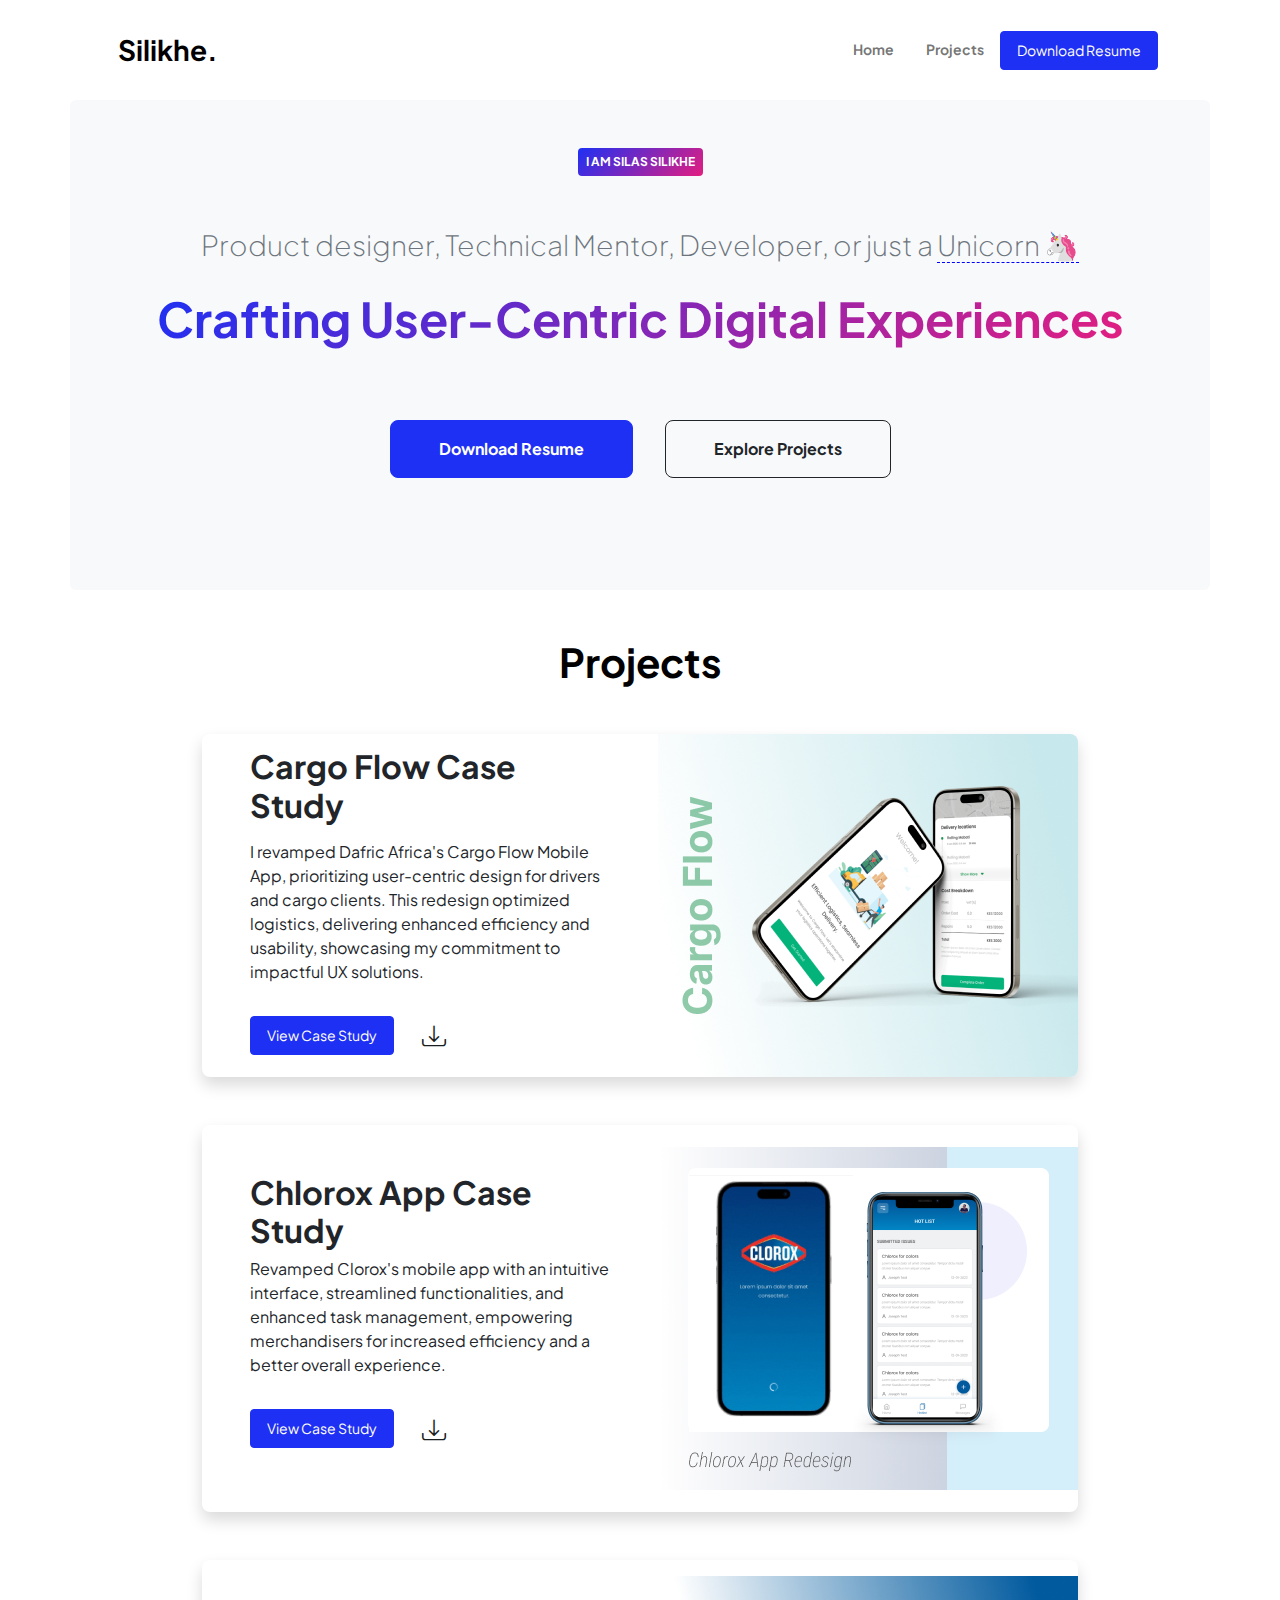
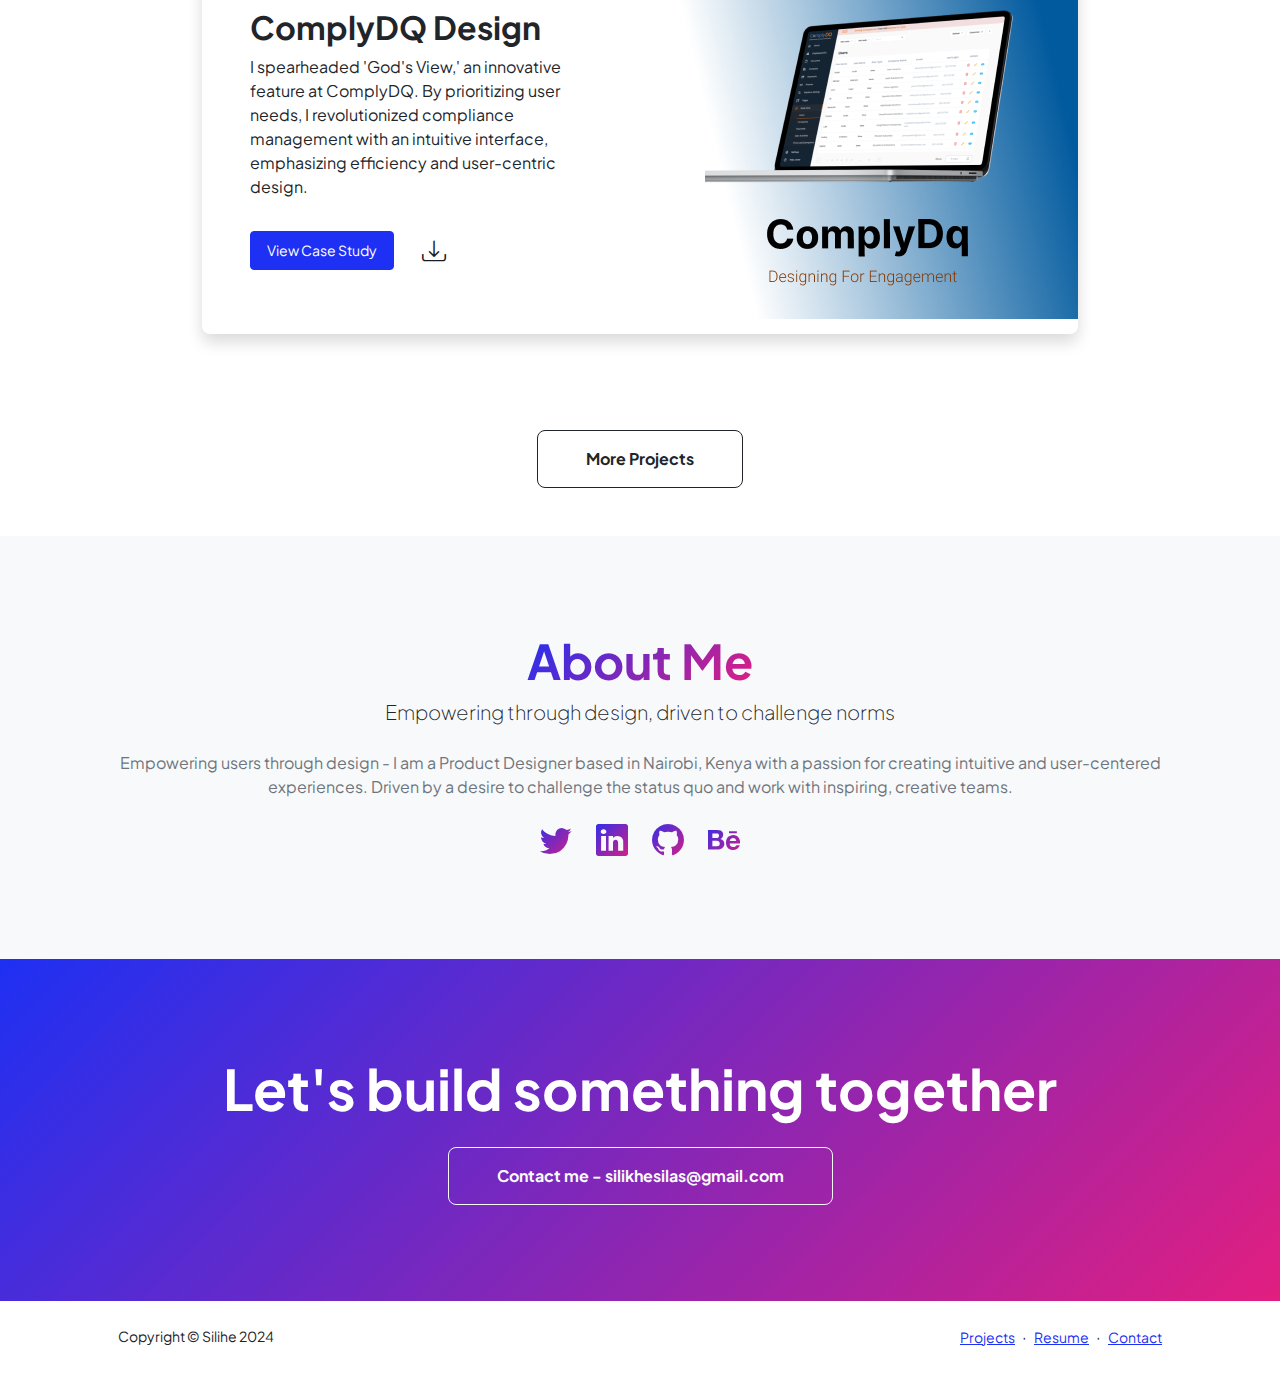
==== commit 2efc685b: "some changes" ====
--- a/index.html
+++ b/index.html
@@ -94,7 +94,7 @@
                 <div class="row gx-5 justify-content-center">
                     <div class="col-lg-11 col-xl-9 col-xxl-8">
                         <!-- Project Card 1-->
-                        <div class="card overflow-hidden shadow rounded-4 border-0 mb-5">
+                        <div class="card overflow-hidden shadow rounded-3 border-0 mb-5">
                             <div class="card-body p-0">
                                 <div class="d-flex align-items-center">
                                     <div class="px-5">
@@ -122,7 +122,7 @@
                             </div>
                         </div>
                         <!-- Project Card 2-->
-                        <div class="card overflow-hidden shadow rounded-4 border-0 mb-5">
+                        <div class="card overflow-hidden shadow rounded-3 border-0 mb-5">
                             <div class="card-body p-0">
                                 <div class="d-flex align-items-center">
                                     <div class="p-5">
@@ -135,10 +135,10 @@
                                         </p>
                                         <div class="d-flex py-3">
                                             <a class="btn btn-primary btn-sm px-3 py-2 me-1"
-                                                href="./assets/chlorox-case-study.pdf#toolbar=0&view=FitH" target="_blank">View
+                                                href="./assets/Portfolio - Chlorox.pdf#toolbar=0&view=FitH" target="_blank">View
                                                 Case Study</a>
                                             <div class="d-flex align-items-center mx-4 download-icon-container">
-                                                <a href="./assets/chlorox-case-study.pdf" target="_blank" download>
+                                                <a href="./assets/Portfolio - Chlorox.pdf" target="_blank" download>
                                                     <i class="bi bi-download" style="font-size: 1.5rem"></i>
                                                 </a>
                                             </div>
@@ -148,7 +148,7 @@
                                 </div>
                             </div>
                         </div>
-                        <div class="card overflow-hidden shadow rounded-4 border-0 mb-5">
+                        <div class="card overflow-hidden shadow rounded-3 border-0 mb-5">
                             <div class="card-body p-0">
                                 <div class="d-flex align-items-center">
                                     <div class="p-5">
